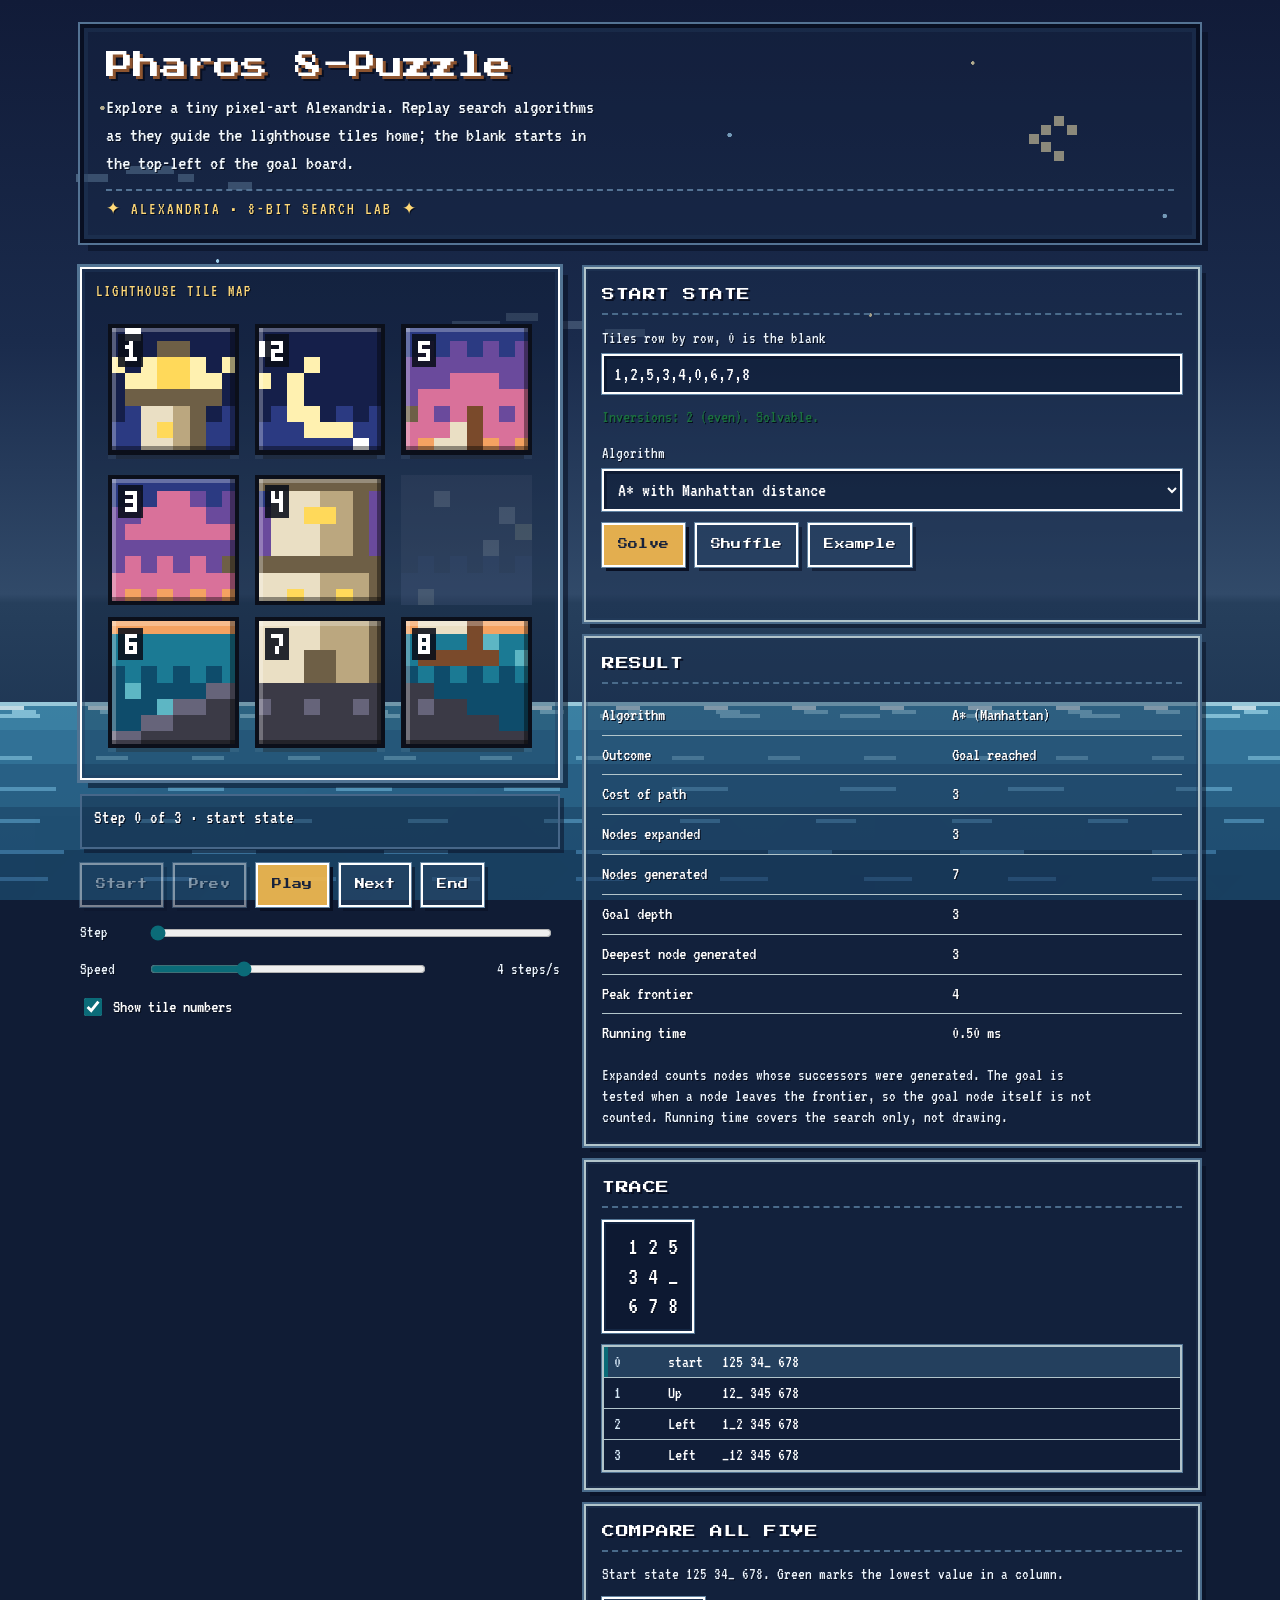
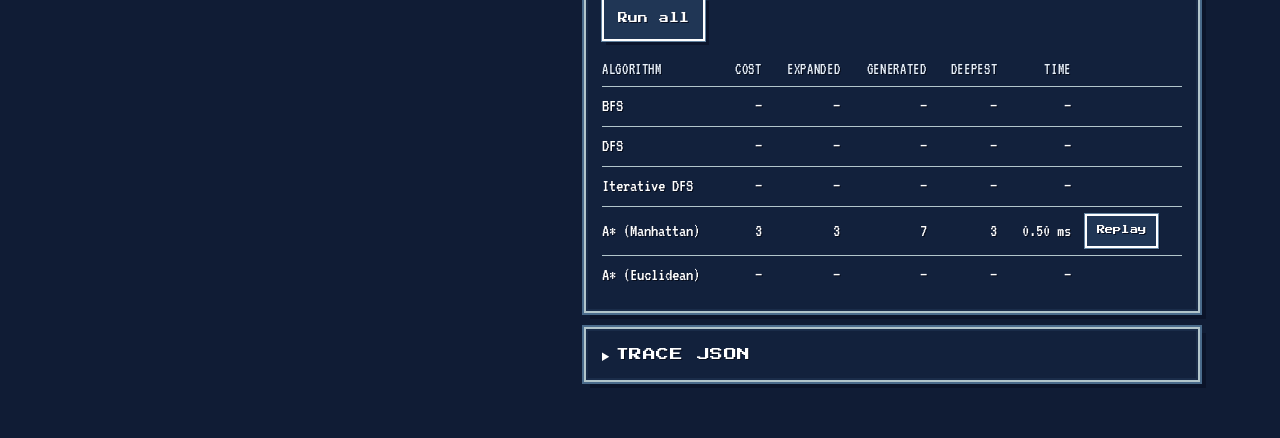
==== src/main/java/io/github/ThisIsNotMyAI/web/index.html @ 5071b58e "feat: add initial HTML, CSS, and JavaScript for 8-puzzle game interface" ====
<!doctype html>
<html lang="en">
<head>
<meta charset="utf-8">
<meta name="viewport" content="width=device-width,initial-scale=1,viewport-fit=cover"><title>Pharos 8-Puzzle — Pixel Harbor Search Lab</title>
<link rel="stylesheet" href="https://fonts.googleapis.com/css2?family=IBM+Plex+Mono:wght@400;500&family=IBM+Plex+Sans:wght@400;500;600&family=Pixelify+Sans:wght@500;700&family=Press+Start+2P&family=VT323&display=swap">
<link rel="stylesheet" href="styles.css">
</head>
<body>
<div class="pixel-ambience" aria-hidden="true">
  <div class="pixel-clouds pixel-clouds-far"></div>
  <div class="pixel-clouds pixel-clouds-near"></div>
  <div class="pixel-sea">
    <div class="sea-row foam" style="--y:0px;--h:8px;--c:#d6f1f8;--w:24px;--p:88px;--t:9s;--s:11"></div>
    <div class="sea-row" style="--y:8px;--h:4px;--c:#8fd0e6;--w:40px;--p:120px;--t:12s;--s:15;--dir:reverse"></div>
    <div class="sea-row" style="--y:26%;--h:4px;--c:#6fb4d2;--w:32px;--p:96px;--t:10s;--s:12"></div>
    <div class="sea-row" style="--y:42%;--h:4px;--c:#5aa0c4;--w:56px;--p:168px;--t:16s;--s:21;--dir:reverse"></div>
    <div class="sea-row" style="--y:58%;--h:4px;--c:#4a8cb4;--w:40px;--p:136px;--t:13s;--s:17"></div>
    <div class="sea-row" style="--y:74%;--h:4px;--c:#3d78a2;--w:64px;--p:192px;--t:20s;--s:24;--dir:reverse"></div>
    <div class="sea-row" style="--y:88%;--h:4px;--c:#356a94;--w:48px;--p:144px;--t:17s;--s:18"></div>
    <span class="sea-spark" style="left:9%;top:22%;animation-delay:0s"></span>
    <span class="sea-spark" style="left:23%;top:48%;animation-delay:.9s"></span>
    <span class="sea-spark" style="left:38%;top:30%;animation-delay:1.7s"></span>
    <span class="sea-spark" style="left:52%;top:64%;animation-delay:.4s"></span>
    <span class="sea-spark" style="left:66%;top:36%;animation-delay:2.3s"></span>
    <span class="sea-spark" style="left:79%;top:56%;animation-delay:1.2s"></span>
    <span class="sea-spark" style="left:91%;top:26%;animation-delay:2.9s"></span>
  </div>
</div>
<div class="wrap">
  <header class="top">
    <h1>Pharos 8-Puzzle</h1>
    <p class="lede">Explore a tiny pixel-art Alexandria. Replay search algorithms as they guide the lighthouse tiles home; the blank starts in the top-left of the goal board.</p>
  </header>

  <main class="layout">
    <section class="stage" aria-label="Board and playback">
      <div class="board-frame"><canvas id="board" width="448" height="448" role="img" aria-label="8-puzzle board"></canvas></div>
      <p id="caption" class="caption" aria-live="polite"></p>
      <div class="transport" role="group" aria-label="Playback">
        <button class="btn" id="b-start" type="button">Start</button>
        <button class="btn" id="b-prev" type="button">Prev</button>
        <button class="btn primary" id="b-play" type="button">Play</button>
        <button class="btn" id="b-next" type="button">Next</button>
        <button class="btn" id="b-end" type="button">End</button>
      </div>
      <div class="field-row"><label for="scrub">Step</label><input type="range" id="scrub" min="0" max="0" value="0"><span></span></div>
      <div class="field-row"><label for="speed">Speed</label><input type="range" id="speed" min="0" max="9" value="3"><output id="speed-out" for="speed"></output></div>
      <label class="check"><input type="checkbox" id="nums" checked> Show tile numbers</label>
    </section>

    <div class="side">
      <form id="setup" class="panel" autocomplete="off">
        <h2>Start state</h2>
        <div class="field">
          <label for="initial">Tiles row by row, 0 is the blank</label>
          <input id="initial" type="text" inputmode="numeric" spellcheck="false" value="1,2,5,3,4,0,6,7,8">
        </div>
        <p id="state-msg" class="msg" aria-live="polite"></p>
        <div class="field">
          <label for="algo">Algorithm</label>
          <select id="algo">
            <option value="bfs">BFS</option>
            <option value="dfs">DFS</option>
            <option value="iddfs">Iterative DFS</option>
            <option value="astar-m" selected>A* with Manhattan distance</option>
            <option value="astar-e">A* with Euclidean distance</option>
          </select>
        </div>
        <div class="btn-row">
          <button class="btn primary" type="submit" id="b-solve">Solve</button>
          <button class="btn" type="button" id="b-shuffle">Shuffle</button>
          <button class="btn" type="button" id="b-example">Example</button>
        </div>
        <p id="status" class="msg" aria-live="polite"></p>
      </form>

      <section class="panel" aria-label="Result">
        <h2>Result</h2>
        <div class="table-wrap"><table id="stats"><tbody></tbody></table></div>
        <p class="note">Expanded counts nodes whose successors were generated. The goal is tested when a node leaves the frontier, so the goal node itself is not counted. Running time covers the search only, not drawing.</p>
      </section>

      <section class="panel" aria-label="Trace">
        <h2>Trace</h2>
        <pre class="console" id="console"></pre>
        <div class="trace-list" id="trace-list"></div>
      </section>

      <section class="panel" aria-label="Comparison">
        <h2>Compare all five</h2>
        <p class="note" id="cmp-note">Runs every algorithm on the start state above. Green marks the lowest value in a column.</p>
        <div class="btn-row"><button class="btn" type="button" id="b-runall">Run all</button></div>
        <div class="table-wrap">
          <table id="cmp">
            <thead><tr><th>Algorithm</th><th class="num">Cost</th><th class="num">Expanded</th><th class="num">Generated</th><th class="num">Deepest</th><th class="num">Time</th><th></th></tr></thead>
            <tbody></tbody>
          </table>
        </div>
      </section>

      <details class="panel">
        <summary>Trace JSON</summary>
        <div class="inner">
          <p class="note">Your Java solver only needs to print the start state and the moves. This page rebuilds every board from them. <code>moves</code> is a string of U, D, L, R: the direction the blank moves.</p>
          <pre class="sample">{"algorithm":"A* Manhattan","initial":"125340678","moves":"UL","expanded":3,"generated":7,"maxDepth":3,"ms":0.4}</pre>
          <textarea id="json" rows="6" spellcheck="false" aria-label="Trace JSON"></textarea>
          <div class="btn-row">
            <button class="btn small" type="button" id="j-fill">Reset to current</button>
            <button class="btn small" type="button" id="j-copy">Copy</button>
            <button class="btn small" type="button" id="j-load">Load</button>
          </div>
          <p id="j-msg" class="msg" aria-live="polite"></p>
        </div>
      </details>
    </div>
  </main>
</div>

<script src="script.js"></script>

</body></html>
---- src/main/java/io/github/ThisIsNotMyAI/web/styles.css ----
:root{color-scheme:light;box-sizing:border-box;padding-top:env(safe-area-inset-top,0px);padding-bottom:env(safe-area-inset-bottom,0px)}html{scroll-padding-top:env(safe-area-inset-top,0px)}body{margin:0;padding:0;font:14px -apple-system,BlinkMacSystemFont,sans-serif;background:#fff;color:#000}img{max-width:100%}[hidden]:not([hidden=until-found i]){display:none!important}
/* ---------- FULL PIXEL-WORLD ART DIRECTION ---------- */
:root {
  color-scheme: dark;
  --bg: #101c35;
  --panel: #1a2c4b;
  --field: #0d1830;
  --ink: #f8e7b0;
  --muted: #9cb8d1;
  --line: #486b8d;
  --accent: #f3b94f;
  --accent-ink: #17223b;
  --hl: #28486b;
  --shadow: #070d1c;
  --focus: #ffdf72;
  --good: #9be7a2;
  --bad: #ff9b91;
  --bed: #09142b;
  --bed-ink: #c7eaff;
  --font-display: 'Pixelify Sans', 'Courier New', monospace;
  --font-body: 'Pixelify Sans', 'Courier New', monospace;
  --font-mono: 'IBM Plex Mono', monospace;
}
html {
  min-height: 100%;
  background: #101c35;
}
body {
  position: relative;
  isolation: isolate;
  min-height: 100vh;
  background:
    /* pixel stars */
    radial-gradient(circle at 8% 12%, #f8e7b0 0 2px, transparent 2.5px),
    radial-gradient(circle at 17% 29%, #9ccce9 0 1.5px, transparent 2px),
    radial-gradient(circle at 31% 8%, #f8e7b0 0 1.5px, transparent 2px),
    radial-gradient(circle at 57% 15%, #9ccce9 0 2px, transparent 2.5px),
    radial-gradient(circle at 76% 7%, #f8e7b0 0 1.5px, transparent 2px),
    radial-gradient(circle at 91% 24%, #9ccce9 0 2px, transparent 2.5px),
    radial-gradient(circle at 68% 35%, #f8e7b0 0 1.5px, transparent 2px),
    /* blocky dusk sky */
    linear-gradient(to bottom, #111b38 0%, #24365a 48%, #3c5472 69%, #182f4d 70%, #102744 100%);
  background-size: 100% 100%;
  background-attachment: fixed;
  color: var(--ink);
  font: 16px/1.55 var(--font-body);
  padding-inline: clamp(14px, 3.5vw, 40px);
  padding-block: 26px 60px;
  image-rendering: pixelated;
}
body::before {
  content: "";
  position: fixed;
  z-index: -1;
  inset: 0;
  pointer-events: none;
  opacity: .7;
  background:
    /* pixel moon */
    linear-gradient(#f8e7b0 0 0) 83% 13% / 10px 10px no-repeat,
    linear-gradient(#f8e7b0 0 0) 82% 14% / 10px 10px no-repeat,
    linear-gradient(#f8e7b0 0 0) 84% 14% / 10px 10px no-repeat,
    linear-gradient(#f8e7b0 0 0) 81% 15% / 10px 10px no-repeat,
    linear-gradient(#f8e7b0 0 0) 82% 16% / 10px 10px no-repeat,
    linear-gradient(#f8e7b0 0 0) 83% 17% / 10px 10px no-repeat,
    /* faraway island silhouettes */
    linear-gradient(135deg, transparent 49%, #182b48 50%) 0 100% / 180px 100px repeat-x,
    linear-gradient(#142640 0 0) 0 100% / 100% 24px no-repeat;
}
.wrap { max-width: 1240px; }
.top {
  position: relative;
  padding: 20px 22px 18px;
  margin-bottom: 24px;
  background: #182946;
  border: 4px solid #080f22;
  outline: 2px solid #547394;
  box-shadow: 8px 8px 0 #080f22, inset 0 0 0 4px #243c5d;
}
.top::after {
  content: "✦  ALEXANDRIA • 8-BIT SEARCH LAB  ✦";
  display: block;
  margin-top: 12px;
  padding-top: 8px;
  border-top: 2px dashed #547394;
  color: #f3b94f;
  font: 12px/1.5 var(--font-mono);
  letter-spacing: .13em;
}
h1, h2, h3, .btn, details summary { font-family: var(--font-display); }
h1 {
  color: #ffe6a1;
  text-shadow: 3px 3px 0 #8d542f, 5px 5px 0 #080f22;
  letter-spacing: .04em;
}
.lede { color: #c4d7e8; max-width: 72ch; }
.layout { gap: 28px; }
.stage, .side { gap: 18px; }
.board-frame {
  position: relative;
  background: #081329;
  padding: 12px;
  border: 4px solid #080f22;
  outline: 3px solid #527493;
  box-shadow: 8px 8px 0 #080f22, inset 0 0 0 3px #243e60;
}
.board-frame::before {
  content: "LIGHTHOUSE TILE MAP";
  display: block;
  padding: 2px 4px 10px;
  color: #f3b94f;
  font: 12px var(--font-mono);
  letter-spacing: .14em;
}
canvas { image-rendering: pixelated; }
.caption {
  color: #d5e6f5;
  padding: 10px 12px;
  background: #111f39;
  border: 2px solid #476789;
  box-shadow: 4px 4px 0 #080f22;
}
.panel {
  position: relative;
  background: #1a2c4b;
  border: 3px solid #080f22;
  outline: 2px solid #4a6b8b;
  padding: 17px;
  box-shadow: 6px 6px 0 #080f22, inset 0 0 0 2px #263e5e;
}
.panel h2 {
  color: #ffe6a1;
  padding-bottom: 9px;
  border-bottom: 2px dashed #4a6b8b;
  text-shadow: 2px 2px 0 #080f22;
}
h3 { color: #b8d0e4; }
.field label, .field-row label, .field-row output, .note { color: #a9c1d7; }
input[type=text], select, textarea {
  background: #0d1830;
  color: #f8e7b0;
  border: 3px solid #070d1c;
  outline: 1px solid #6284a4;
  border-radius: 0;
  box-shadow: inset 3px 3px 0 #071024;
}
input[type=range] { accent-color: #f3b94f; }
.check { color: #d8e8f4; }
.check input { accent-color: #f3b94f; }
.btn {
  min-height: 42px;
  padding: 5px 14px;
  background: #294566;
  color: #f8e7b0;
  border: 3px solid #080f22;
  outline: 1px solid #6484a1;
  border-radius: 0;
  box-shadow: 4px 4px 0 #080f22;
  text-shadow: 1px 1px 0 #080f22;
  image-rendering: pixelated;
}
.btn:hover { background: #3b5e81; filter: none; }
.btn.primary {
  background: #f3b94f;
  color: #17223b;
  text-shadow: none;
  box-shadow: 4px 4px 0 #080f22;
}
.btn.primary:hover { background: #ffda78; filter: none; }
.btn:active { transform: translate(3px, 3px); box-shadow: 1px 1px 0 #080f22; }
.btn[disabled] { opacity: .4; }
:focus-visible { outline: 3px solid #ffdf72; outline-offset: 4px; }
table { color: #e3edf7; }
th { color: #9cb8d1; }
td { border-top: 1px solid #3d5a7a; }
#stats th { color: #c5d8e8; border-top-color: #3d5a7a; }
td.best { color: #9be7a2; }
pre.console {
  background: #081329;
  color: #bce5ff;
  border: 3px solid #080f22;
  outline: 1px solid #527493;
  box-shadow: inset 0 0 0 2px #1d3554;
}
.trace-list { border: 3px solid #080f22; outline: 1px solid #527493; }
.trow {
  color: #dce9f4;
  border-top: 1px solid #314d6c;
  font-family: var(--font-mono);
}
.trow:hover, .trow[aria-current="true"] { background: #294766; }
.trow[aria-current="true"] { box-shadow: inset 5px 0 0 #f3b94f; }
.tk { color: #91b0ca; }
details summary { color: #ffe6a1; }
pre.sample { background: #0d1830; color: #d9e9f5; border: 2px solid #456586; }
.msg.good { color: #9be7a2; }
.msg.bad { color: #ff9b91; }
@media (min-width: 900px) {
  .layout { grid-template-columns: minmax(340px, 480px) minmax(0, 1fr); }
}
@media (max-width: 520px) {
  .top { padding: 16px; }
  .top::after { font-size: 10px; letter-spacing: .06em; }
  .panel { padding: 13px; }
  .btn { padding-inline: 10px; font-size: .85rem; }
}

/* Animated pixel-art ambience: all motion stays behind the interface. */
.pixel-ambience {
  position: fixed;
  inset: 0;
  z-index: 0;
  overflow: hidden;
  pointer-events: none;
  contain: paint;
}
.pixel-clouds {
  position: absolute;
  left: 0;
  width: 200%;
  height: 100%;
  background-repeat: repeat-x;
  image-rendering: pixelated;
  will-change: transform;
}
.pixel-clouds-far {
  top: 13%;
  height: 26%;
  opacity: .42;
  background-image:
    linear-gradient(#8eb6d3 0 0), linear-gradient(#8eb6d3 0 0),
    linear-gradient(#8eb6d3 0 0), linear-gradient(#8eb6d3 0 0),
    linear-gradient(#8eb6d3 0 0), linear-gradient(#8eb6d3 0 0),
    linear-gradient(#8eb6d3 0 0), linear-gradient(#8eb6d3 0 0);
  background-size: 32px 8px, 48px 8px, 16px 8px, 24px 8px, 32px 8px, 48px 8px, 16px 8px, 24px 8px;
  background-position: 3% 25%, 5% calc(25% - 8px), 7% 25%, 9% calc(25% + 8px), 53% 65%, 55% calc(65% - 8px), 57% 65%, 59% calc(65% + 8px);
  background-repeat: no-repeat;
  animation: cloud-drift-far 95s linear infinite;
}
.pixel-clouds-near {
  top: 29%;
  height: 20%;
  opacity: .23;
  background-image:
    linear-gradient(#b4cde0 0 0), linear-gradient(#b4cde0 0 0),
    linear-gradient(#b4cde0 0 0), linear-gradient(#b4cde0 0 0),
    linear-gradient(#b4cde0 0 0), linear-gradient(#b4cde0 0 0),
    linear-gradient(#b4cde0 0 0), linear-gradient(#b4cde0 0 0);
  background-size: 48px 8px, 32px 8px, 24px 8px, 40px 8px, 48px 8px, 32px 8px, 24px 8px, 40px 8px;
  background-position: 18% 35%, 20% calc(35% - 8px), 22% 35%, 24% calc(35% + 8px), 68% 70%, 70% calc(70% - 8px), 72% 70%, 74% calc(70% + 8px);
  background-repeat: no-repeat;
  animation: cloud-drift-near 62s linear infinite;
}
.pixel-water {
  position: absolute;
  left: 0;
  right: 0;
  bottom: 0;
  height: 16vh;
  opacity: .45;
  background:
    linear-gradient(#6fa4c4 0 0) 8% 35% / 40px 3px no-repeat,
    linear-gradient(#6fa4c4 0 0) 13% 49% / 24px 3px no-repeat,
    linear-gradient(#6fa4c4 0 0) 28% 64% / 56px 3px no-repeat,
    linear-gradient(#6fa4c4 0 0) 43% 42% / 32px 3px no-repeat,
    linear-gradient(#6fa4c4 0 0) 58% 71% / 48px 3px no-repeat,
    linear-gradient(#6fa4c4 0 0) 73% 36% / 28px 3px no-repeat,
    linear-gradient(#6fa4c4 0 0) 89% 58% / 48px 3px no-repeat;
  animation: water-shimmer 5s steps(2, end) infinite alternate;
}
@keyframes cloud-drift-far {
  from { transform: translateX(0); }
  to { transform: translateX(-50%); }
}
@keyframes cloud-drift-near {
  from { transform: translateX(-8%); }
  to { transform: translateX(-58%); }
}
@keyframes water-shimmer {
  from { opacity: .2; transform: translateX(-4px); }
  to { opacity: .5; transform: translateX(4px); }
}
@media (prefers-reduced-motion: reduce) {
  .pixel-clouds, .pixel-water { animation: none !important; }
}

/* Layout: the board sits in a cabinet on the left (sticky on wide screens); setup, result, trace and comparison panels stack on the right. One column below 900px. */
:root {
  --bg: #E3ECEE;
  --panel: #F5F9FA;
  --field: #FFFFFF;
  --ink: #13232C;
  --muted: #4A6069;
  --line: #B2C5CB;
  --accent: #0B6B78;
  --accent-ink: #FFFFFF;
  --hl: #D2E9ED;
  --shadow: #13232C;
  --focus: #A85F00;
  --good: #1B703F;
  --bad: #B03520;
  --bed: #16232B;
  --bed-ink: #D5EDF0;
  --font-display: 'Pixelify Sans', 'Courier New', monospace;
  --font-body: 'IBM Plex Sans', system-ui, -apple-system, 'Segoe UI', sans-serif;
  --font-mono: 'IBM Plex Mono', ui-monospace, Menlo, Consolas, monospace;
}
@media (prefers-color-scheme: dark) {
  :root:not([data-theme="light"]) {
    --bg: #091219; --panel: #0F1D27; --field: #08111A; --ink: #E2EEF1; --muted: #8CA6B0; --line: #25414E;
    --accent: #5FD0DA; --accent-ink: #04222A; --hl: #16384A; --shadow: #25414E; --focus: #FFC857;
    --good: #5BD08B; --bad: #FF8F78; --bed: #04090D; --bed-ink: #D5EDF0;
    color-scheme: dark;
  }
}
:root[data-theme="dark"] {
  --bg: #091219; --panel: #0F1D27; --field: #08111A; --ink: #E2EEF1; --muted: #8CA6B0; --line: #25414E;
  --accent: #5FD0DA; --accent-ink: #04222A; --hl: #16384A; --shadow: #25414E; --focus: #FFC857;
  --good: #5BD08B; --bad: #FF8F78; --bed: #04090D; --bed-ink: #D5EDF0;
  color-scheme: dark;
}

* { box-sizing: border-box; }
body {
  background: var(--bg);
  color: var(--ink);
  font: 15px/1.5 var(--font-body);
  padding-inline: clamp(16px, 4vw, 40px);
  padding-block: 24px 56px;
}
.wrap { max-width: 1120px; margin-inline: auto; }
h1, h2, h3 { font-family: var(--font-display); font-weight: 700; margin: 0; text-wrap: balance; }
h1 { font-size: clamp(1.7rem, 4.2vw, 2.4rem); letter-spacing: .02em; line-height: 1.1; }
h2 { font-size: 1.1rem; letter-spacing: .06em; text-transform: uppercase; }
h3 { font-size: .95rem; letter-spacing: .06em; text-transform: uppercase; color: var(--muted); }
.lede { margin: 8px 0 0; color: var(--muted); max-width: 62ch; }
.top { margin-bottom: 24px; }

.layout { display: grid; gap: 24px; grid-template-columns: minmax(0, 1fr); }
@media (min-width: 900px) {
  .layout { grid-template-columns: minmax(340px, 480px) minmax(0, 1fr); align-items: start; }
  .stage { position: sticky; top: 16px; }
}
.stage, .side { display: flex; flex-direction: column; gap: 14px; min-width: 0; }

.board-frame { background: var(--bed); padding: 10px; border: 2px solid var(--ink); box-shadow: 6px 6px 0 var(--shadow); }
canvas { display: block; width: 100%; height: auto; aspect-ratio: 1; image-rendering: pixelated; }
.caption { margin: 0; font-family: var(--font-mono); font-size: .88rem; min-height: 2.9em; }

.transport, .btn-row { display: flex; flex-wrap: wrap; gap: 10px; }
.btn {
  font: 700 .95rem var(--font-display);
  letter-spacing: .03em;
  min-height: 40px; padding: 0 14px;
  background: var(--panel); color: var(--ink);
  border: 2px solid var(--ink); border-radius: 0;
  box-shadow: 3px 3px 0 var(--shadow);
  cursor: pointer;
}
.btn:hover { background: var(--hl); }
.btn:active { transform: translate(2px, 2px); box-shadow: 1px 1px 0 var(--shadow); }
.btn.primary { background: var(--accent); color: var(--accent-ink); }
.btn.primary:hover { filter: brightness(1.08); }
.btn[disabled] { opacity: .45; cursor: not-allowed; transform: none; box-shadow: 3px 3px 0 var(--shadow); }
:focus-visible { outline: 3px solid var(--focus); outline-offset: 2px; }

.field-row { display: grid; grid-template-columns: 3.6rem minmax(0, 1fr) auto; align-items: center; gap: 10px; }
.field-row label { font-size: .85rem; color: var(--muted); }
.field-row output { font-family: var(--font-mono); font-size: .82rem; min-width: 7.5em; text-align: right; }
input[type=range] { width: 100%; accent-color: var(--accent); }
.check { display: flex; align-items: center; gap: 8px; font-size: .9rem; }
.check input { width: 18px; height: 18px; accent-color: var(--accent); }

.panel { background: var(--panel); border: 2px solid var(--line); padding: 16px; display: flex; flex-direction: column; gap: 12px; min-width: 0; }
.field { display: flex; flex-direction: column; gap: 4px; }
.field label { font-size: .85rem; color: var(--muted); }
input[type=text], select, textarea {
  font: 500 .95rem var(--font-mono);
  background: var(--field); color: var(--ink);
  border: 2px solid var(--ink); border-radius: 0;
  padding: 8px 10px; width: 100%; min-height: 40px;
}
textarea { font-size: .8rem; resize: vertical; }
.msg { margin: 0; font-size: .88rem; min-height: 1.4em; }
.msg.good { color: var(--good); }
.msg.bad { color: var(--bad); }
.note { margin: 0; font-size: .82rem; color: var(--muted); max-width: 70ch; }

.table-wrap { overflow-x: auto; }
table { width: 100%; border-collapse: collapse; font-size: .9rem; }
th { text-align: left; font-size: .75rem; letter-spacing: .06em; text-transform: uppercase; color: var(--muted); font-weight: 600; padding: 6px 10px 6px 0; white-space: nowrap; }
td { padding: 7px 10px 7px 0; border-top: 1px solid var(--line); font-family: var(--font-mono); font-variant-numeric: tabular-nums; white-space: nowrap; }
td.name, #stats th { font-family: var(--font-body); }
#stats th { text-transform: none; letter-spacing: 0; font-size: .9rem; border-top: 1px solid var(--line); padding: 7px 10px 7px 0; }
#stats tr:first-child th, #stats tr:first-child td { border-top: 0; }
td.best { color: var(--good); font-weight: 600; }
td.num, th.num { text-align: right; padding-right: 14px; }
.btn.small { min-height: 30px; padding: 0 10px; font-size: .8rem; box-shadow: 2px 2px 0 var(--shadow); }

pre.console { margin: 0; background: var(--bed); color: var(--bed-ink); font: 500 1rem/1.35 var(--font-mono); padding: 10px 14px; border: 2px solid var(--ink); width: max-content; max-width: 100%; overflow-x: auto; }
.trace-list { display: flex; flex-direction: column; border: 2px solid var(--line); overflow-x: auto; }
.trow {
  display: grid; grid-template-columns: 6ch 6ch minmax(max-content, 1fr); gap: 12px;
  text-align: left; font: 400 .85rem var(--font-mono); color: var(--ink);
  background: transparent; border: 0; border-top: 1px solid var(--line); padding: 6px 10px; cursor: pointer; border-radius: 0;
}
.trow:first-child { border-top: 0; }
.trow:hover { background: var(--hl); }
.trow[aria-current="true"] { background: var(--hl); font-weight: 600; box-shadow: inset 4px 0 0 var(--accent); }
.tk { color: var(--muted); }

details summary { cursor: pointer; font-family: var(--font-display); font-weight: 700; letter-spacing: .06em; text-transform: uppercase; font-size: 1.1rem; }
details[open] summary { margin-bottom: 12px; }
details .inner { display: flex; flex-direction: column; gap: 12px; }
pre.sample { margin: 0; font: 400 .8rem/1.45 var(--font-mono); background: var(--field); border: 1px solid var(--line); padding: 8px 10px; overflow-x: auto; }

@media (prefers-reduced-motion: reduce) { .btn:active { transform: none; } }

/* Final background pass: keep the pixel-art world behind the entire app. */
html {
  min-height: 100%;
  background: #101c35;
}
body {
  position: relative;
  isolation: isolate;
  min-height: 100vh;
  background:
    radial-gradient(circle at 8% 12%, #f8e7b0 0 2px, transparent 2.5px),
    radial-gradient(circle at 17% 29%, #9ccce9 0 1.5px, transparent 2px),
    radial-gradient(circle at 31% 8%, #f8e7b0 0 1.5px, transparent 2px),
    radial-gradient(circle at 57% 15%, #9ccce9 0 2px, transparent 2.5px),
    radial-gradient(circle at 76% 7%, #f8e7b0 0 1.5px, transparent 2px),
    radial-gradient(circle at 91% 24%, #9ccce9 0 2px, transparent 2.5px),
    radial-gradient(circle at 68% 35%, #f8e7b0 0 1.5px, transparent 2px),
    linear-gradient(to bottom, #111b38 0%, #1a2b4c 38%, #314a69 66%, #263f5c 67%, #142b49 100%);
  background-attachment: fixed;
}
body::before {
  content: "";
  position: fixed;
  z-index: 0;
  inset: 0;
  pointer-events: none;
  opacity: .75;
  background:
    /* blocky moon */
    linear-gradient(#f8e7b0 0 0) 83% 13% / 10px 10px no-repeat,
    linear-gradient(#f8e7b0 0 0) 82% 14% / 10px 10px no-repeat,
    linear-gradient(#f8e7b0 0 0) 84% 14% / 10px 10px no-repeat,
    linear-gradient(#f8e7b0 0 0) 81% 15% / 10px 10px no-repeat,
    linear-gradient(#f8e7b0 0 0) 82% 16% / 10px 10px no-repeat,
    linear-gradient(#f8e7b0 0 0) 83% 17% / 10px 10px no-repeat,
    /* layered, angular shoreline silhouettes */
    linear-gradient(135deg, transparent 49%, #192e4b 50%) 0 100% / 170px 110px repeat-x,
    linear-gradient(45deg, #142744 49%, transparent 50%) 35px 100% / 210px 84px repeat-x,
    linear-gradient(#102441 0 0) 0 100% / 100% 25px no-repeat;
}
.wrap {
  position: relative;
  z-index: 1;
}

/* Transparency pass: panels, frames and fields become see-through glass so the
   animated clouds, moon, stars and water shimmer show through the UI.
   Tweak --glass (0 = invisible, 1 = solid) to taste. */
:root { --glass: .38; }

.top {
  background: rgba(24, 41, 70, calc(var(--glass) * .8));
  box-shadow: 8px 8px 0 rgba(8, 15, 34, .55), inset 0 0 0 4px rgba(36, 60, 93, .35);
}
.board-frame {
  background: rgba(8, 19, 41, calc(var(--glass) * .7));
  box-shadow: 8px 8px 0 rgba(8, 15, 34, .55), inset 0 0 0 3px rgba(36, 62, 96, .4);
}
.caption {
  background: rgba(17, 31, 57, var(--glass));
  box-shadow: 4px 4px 0 rgba(8, 15, 34, .5);
}
.panel {
  background: rgba(26, 44, 75, var(--glass));
  box-shadow: 6px 6px 0 rgba(8, 15, 34, .55), inset 0 0 0 2px rgba(38, 62, 94, .4);
}
input[type=text], select, textarea {
  background: rgba(13, 24, 48, .5);
  box-shadow: inset 3px 3px 0 rgba(7, 16, 36, .45);
}
pre.console, pre.sample {
  background: rgba(8, 19, 41, .5);
  box-shadow: inset 0 0 0 2px rgba(29, 53, 84, .5);
}
.trace-list { background: rgba(8, 19, 41, .25); }
.btn {
  background: rgba(41, 69, 102, .6);
  box-shadow: 4px 4px 0 rgba(8, 15, 34, .55);
}
.btn:hover { background: rgba(59, 94, 129, .8); }
.btn.primary { background: rgba(243, 185, 79, .92); }
.btn.primary:hover { background: #ffda78; }
.btn.small { box-shadow: 2px 2px 0 rgba(8, 15, 34, .55); }
.btn[disabled] { box-shadow: 4px 4px 0 rgba(8, 15, 34, .4); }
.trow:hover, .trow[aria-current="true"] { background: rgba(41, 71, 102, .55); }

/* keep text legible over the see-through surfaces */
.panel, .caption, .top, .stage, .field-row, .check, table, .note, .lede, details summary {
  text-shadow: 0 1px 2px rgba(7, 13, 28, .85);
}
.btn.primary { text-shadow: none; }

/* ---------- Pixel sea: stepped bands + scrolling wave rows + foam + sparkles ---------- */
.pixel-sea {
  position: absolute;
  left: 0;
  right: 0;
  bottom: 0;
  height: 22vh;
  min-height: 120px;
  overflow: hidden;
  opacity: .88;
  image-rendering: pixelated;
  background: linear-gradient(to bottom,
    #3f8aae 0 24px, #357aa0 24px 30%, #2b678d 30% 52%, #225478 52% 74%, #1a4264 74% 100%);
  border-top: 4px solid #a9dcec;
}
.sea-row {
  position: absolute;
  left: 0;
  right: 0;
  top: var(--y);
  height: var(--h, 4px);
  background-image: linear-gradient(90deg, var(--c) 0 var(--w), transparent var(--w));
  background-size: var(--p) var(--h, 4px);
  background-repeat: repeat-x;
  animation: sea-slide var(--t, 12s) steps(var(--s, 12)) infinite;
  animation-direction: var(--dir, normal);
  will-change: background-position;
}
.sea-row.foam {
  background-image:
    linear-gradient(90deg, var(--c) 0 var(--w), transparent var(--w)),
    linear-gradient(90deg, transparent 0 calc(var(--w) * .5), #8fd0e6 calc(var(--w) * .5) calc(var(--w) * 1.5), transparent calc(var(--w) * 1.5));
  background-size: var(--p) 4px, var(--p) 4px;
  background-position: 0 0, 0 4px;
  background-repeat: repeat-x;
}
@keyframes sea-slide {
  to { background-position-x: var(--p); }
}
.sea-spark {
  position: absolute;
  width: 6px;
  height: 6px;
  background: #f8e7b0;
  box-shadow: 6px 0 0 -2px #f8e7b0, -6px 0 0 -2px #f8e7b0, 0 6px 0 -2px #f8e7b0, 0 -6px 0 -2px #f8e7b0;
  opacity: 0;
  animation: sea-twinkle 3.6s steps(1, end) infinite;
}
@keyframes sea-twinkle {
  0%, 100% { opacity: 0; }
  40% { opacity: .85; }
  60% { opacity: .35; }
  80% { opacity: 0; }
}
@media (prefers-reduced-motion: reduce) {
  .sea-row, .sea-spark { animation: none !important; }
  .sea-spark { opacity: .5; }
}

/* Type & text-colour pass: white text, crisp pixel fonts.
   Press Start 2P = headings/buttons (wide, so kept small). VT323 = body text (pixel terminal font, easy to read).
   Both fonts only exist in regular weight, so synthetic bold is switched off to keep edges crisp. */
:root {
  --font-display: 'Press Start 2P', 'Courier New', monospace;
  --font-body: 'VT323', 'Courier New', monospace;
  --font-mono: 'VT323', 'Courier New', monospace;
  --ink: #ffffff;
  --muted: #e8f1fa;
}
body {
  font: 21px/1.35 var(--font-body);
  color: #ffffff;
  font-synthesis: none;
  -webkit-font-smoothing: none;
  font-smooth: never;
  text-rendering: optimizeSpeed;
}
/* crisp 1px pixel shadow instead of a blurred one: reads as pixel type and keeps contrast on the moving sky */
.panel, .caption, .top, .stage, .field-row, .check, table, .note, .lede, details summary {
  text-shadow: 1px 1px 0 #070d1c;
}
h1, h2, h3, .btn, details summary { font-weight: 400; letter-spacing: 0; }
h1 { font-size: clamp(1.05rem, 3.6vw, 1.7rem); line-height: 1.35; color: #ffffff; }
.panel h2, details summary { font-size: .8rem; line-height: 1.5; color: #ffffff; letter-spacing: .04em; }
h3 { font-size: .7rem; color: #e8f1fa; }
.lede { font-size: 1.3rem; color: #f2f8fd; }
.caption { font-size: 1.2rem; color: #ffffff; line-height: 1.25; }
.field label, .field-row label, .field-row output, .note { color: #e8f1fa; font-size: 1.05rem; }
.note { font-size: 1.05rem; line-height: 1.25; }
.check { color: #ffffff; font-size: 1.15rem; }
.msg { font-size: 1.1rem; }
input[type=text], select, textarea { color: #ffffff; font: 400 1.25rem var(--font-mono); }
textarea { font-size: 1.05rem; }
.btn { color: #ffffff; font: 400 .62rem/1.2 var(--font-display); min-height: 44px; letter-spacing: .02em; }
.btn.primary { color: #17223b; }
.btn.small { font-size: .52rem; min-height: 34px; }
table { color: #ffffff; font-size: 1.15rem; }
th { color: #e8f1fa; font-size: 1rem; font-weight: 400; letter-spacing: .04em; }
#stats th { color: #ffffff; font-size: 1.15rem; }
td, td.name { font-family: var(--font-mono); }
td.best { color: #a8f5b0; font-weight: 400; }
pre.console { color: #ffffff; font: 400 1.6rem/1.15 var(--font-mono); }
pre.sample { color: #ffffff; font-size: 1.05rem; }
.trow { color: #ffffff; font: 400 1.1rem var(--font-mono); }
.trow[aria-current="true"] { font-weight: 400; background: rgba(41, 71, 102, .85); }
.tk { color: #d4e6f5; }
.board-frame::before { font: 400 1rem/1.3 var(--font-mono); letter-spacing: .14em; color: #ffd978; }
.top::after { font: 400 1.05rem/1.3 var(--font-mono); letter-spacing: .12em; color: #ffd978; }
@media (max-width: 520px) {
  .top::after { font-size: .9rem; letter-spacing: .05em; }
  .btn { font-size: .55rem; padding-inline: 8px; }
}
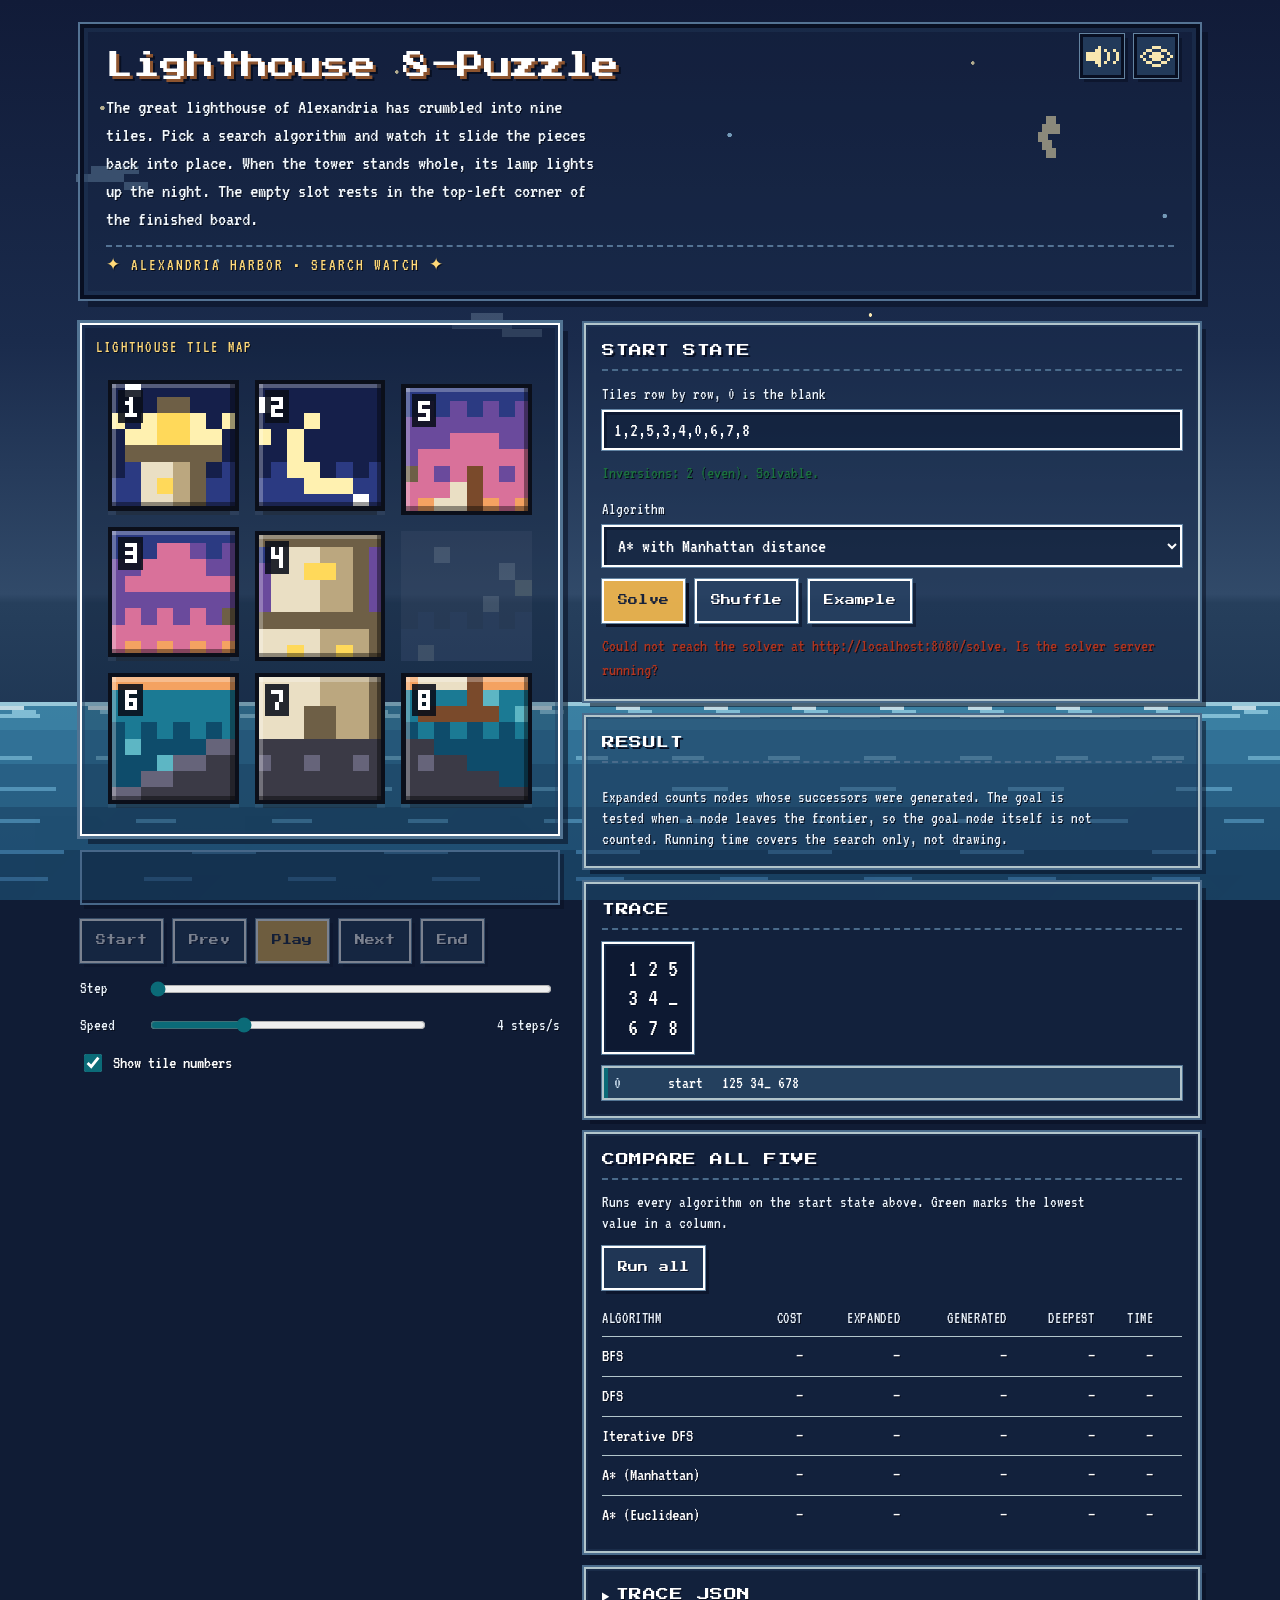
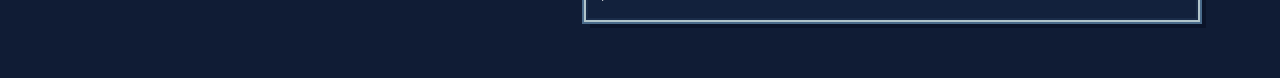
==== commit d065fdb6: "Rebrand to Lighthouse 8-Puzzle and restore full UI in split files Rebuild index.html, script.js and " ====
--- a/src/main/java/io/github/ThisIsNotMyAI/web/index.html
+++ b/src/main/java/io/github/ThisIsNotMyAI/web/index.html
@@ -1,10 +1,11 @@
 <!doctype html>
 <html lang="en">
 <head>
-<meta charset="utf-8">
-<meta name="viewport" content="width=device-width,initial-scale=1,viewport-fit=cover"><title>Pharos 8-Puzzle — Pixel Harbor Search Lab</title>
-<link rel="stylesheet" href="https://fonts.googleapis.com/css2?family=IBM+Plex+Mono:wght@400;500&family=IBM+Plex+Sans:wght@400;500;600&family=Pixelify+Sans:wght@500;700&family=Press+Start+2P&family=VT323&display=swap">
-<link rel="stylesheet" href="styles.css">
+  <meta charset="utf-8">
+  <meta name="viewport" content="width=device-width,initial-scale=1,viewport-fit=cover">
+  <title>Lighthouse 8-Puzzle — Alexandria Harbor</title>
+  <link rel="stylesheet" href="https://fonts.googleapis.com/css2?family=IBM+Plex+Mono:wght@400;500&family=IBM+Plex+Sans:wght@400;500;600&family=Pixelify+Sans:wght@500;700&family=Press+Start+2P&family=VT323&display=swap">
+  <link rel="stylesheet" href="styles.css">
 </head>
 <body>
 <div class="pixel-ambience" aria-hidden="true">
@@ -27,10 +28,17 @@
     <span class="sea-spark" style="left:91%;top:26%;animation-delay:2.9s"></span>
   </div>
 </div>
+<canvas id="beacon-bg" aria-hidden="true"></canvas>
+<canvas id="beacon-light" aria-hidden="true"></canvas>
+<canvas id="beacon-fly" aria-hidden="true"></canvas>
+<div id="dock" role="toolbar" aria-label="Sound and view">
+  <button class="dock-btn" id="b-sound" type="button" aria-pressed="true" title="Mute sound (M)"><canvas aria-hidden="true"></canvas></button>
+  <button class="dock-btn" id="b-focus" type="button" aria-pressed="false" title="Hide the interface and just watch (H)"><canvas aria-hidden="true"></canvas></button>
+</div>
 <div class="wrap">
   <header class="top">
-    <h1>Pharos 8-Puzzle</h1>
-    <p class="lede">Explore a tiny pixel-art Alexandria. Replay search algorithms as they guide the lighthouse tiles home; the blank starts in the top-left of the goal board.</p>
+    <h1>Lighthouse 8-Puzzle</h1>
+    <p class="lede">The great lighthouse of Alexandria has crumbled into nine tiles. Pick a search algorithm and watch it slide the pieces back into place. When the tower stands whole, its lamp lights up the night. The empty slot rests in the top-left corner of the finished board.</p>
   </header>
 
   <main class="layout">
@@ -102,7 +110,7 @@
       <details class="panel">
         <summary>Trace JSON</summary>
         <div class="inner">
-          <p class="note">Your Java solver only needs to print the start state and the moves. This page rebuilds every board from them. <code>moves</code> is a string of U, D, L, R: the direction the blank moves.</p>
+          <p class="note">Paste a start state and a list of moves to replay any solution. Every board is rebuilt from them. <code>moves</code> is a string of U, D, L, R: the direction the blank moves.</p>
           <pre class="sample">{"algorithm":"A* Manhattan","initial":"125340678","moves":"UL","expanded":3,"generated":7,"maxDepth":3,"ms":0.4}</pre>
           <textarea id="json" rows="6" spellcheck="false" aria-label="Trace JSON"></textarea>
           <div class="btn-row">
@@ -119,4 +127,4 @@
 
 <script src="script.js"></script>
 
-</body></html>
+</body></html>
--- a/src/main/java/io/github/ThisIsNotMyAI/web/styles.css
+++ b/src/main/java/io/github/ThisIsNotMyAI/web/styles.css
@@ -31,15 +31,15 @@
   min-height: 100vh;
   background:
     /* pixel stars */
-    radial-gradient(circle at 8% 12%, #f8e7b0 0 2px, transparent 2.5px),
-    radial-gradient(circle at 17% 29%, #9ccce9 0 1.5px, transparent 2px),
-    radial-gradient(circle at 31% 8%, #f8e7b0 0 1.5px, transparent 2px),
-    radial-gradient(circle at 57% 15%, #9ccce9 0 2px, transparent 2.5px),
-    radial-gradient(circle at 76% 7%, #f8e7b0 0 1.5px, transparent 2px),
-    radial-gradient(circle at 91% 24%, #9ccce9 0 2px, transparent 2.5px),
-    radial-gradient(circle at 68% 35%, #f8e7b0 0 1.5px, transparent 2px),
-    /* blocky dusk sky */
-    linear-gradient(to bottom, #111b38 0%, #24365a 48%, #3c5472 69%, #182f4d 70%, #102744 100%);
+          radial-gradient(circle at 8% 12%, #f8e7b0 0 2px, transparent 2.5px),
+          radial-gradient(circle at 17% 29%, #9ccce9 0 1.5px, transparent 2px),
+          radial-gradient(circle at 31% 8%, #f8e7b0 0 1.5px, transparent 2px),
+          radial-gradient(circle at 57% 15%, #9ccce9 0 2px, transparent 2.5px),
+          radial-gradient(circle at 76% 7%, #f8e7b0 0 1.5px, transparent 2px),
+          radial-gradient(circle at 91% 24%, #9ccce9 0 2px, transparent 2.5px),
+          radial-gradient(circle at 68% 35%, #f8e7b0 0 1.5px, transparent 2px),
+            /* blocky dusk sky */
+          linear-gradient(to bottom, #111b38 0%, #24365a 48%, #3c5472 69%, #182f4d 70%, #102744 100%);
   background-size: 100% 100%;
   background-attachment: fixed;
   color: var(--ink);
@@ -57,15 +57,15 @@
   opacity: .7;
   background:
     /* pixel moon */
-    linear-gradient(#f8e7b0 0 0) 83% 13% / 10px 10px no-repeat,
-    linear-gradient(#f8e7b0 0 0) 82% 14% / 10px 10px no-repeat,
-    linear-gradient(#f8e7b0 0 0) 84% 14% / 10px 10px no-repeat,
-    linear-gradient(#f8e7b0 0 0) 81% 15% / 10px 10px no-repeat,
-    linear-gradient(#f8e7b0 0 0) 82% 16% / 10px 10px no-repeat,
-    linear-gradient(#f8e7b0 0 0) 83% 17% / 10px 10px no-repeat,
-    /* faraway island silhouettes */
-    linear-gradient(135deg, transparent 49%, #182b48 50%) 0 100% / 180px 100px repeat-x,
-    linear-gradient(#142640 0 0) 0 100% / 100% 24px no-repeat;
+          linear-gradient(#f8e7b0 0 0) left calc(83% - 8px) top calc(13% + 0px) / 10px 10px no-repeat,
+          linear-gradient(#f8e7b0 0 0) left calc(83% - 12px) top calc(13% + 8px) / 10px 10px no-repeat,
+          linear-gradient(#f8e7b0 0 0) left calc(83% - 4px) top calc(13% + 8px) / 10px 10px no-repeat,
+          linear-gradient(#f8e7b0 0 0) left calc(83% - 16px) top calc(13% + 16px) / 10px 10px no-repeat,
+          linear-gradient(#f8e7b0 0 0) left calc(83% - 12px) top calc(13% + 24px) / 10px 10px no-repeat,
+          linear-gradient(#f8e7b0 0 0) left calc(83% - 8px) top calc(13% + 32px) / 10px 10px no-repeat,
+            /* faraway island silhouettes */
+          linear-gradient(135deg, transparent 49%, #182b48 50%) 0 100% / 180px 100px repeat-x,
+          linear-gradient(#142640 0 0) 0 100% / 100% 24px no-repeat;
 }
 .wrap { max-width: 1240px; }
 .top {
@@ -78,7 +78,7 @@
   box-shadow: 8px 8px 0 #080f22, inset 0 0 0 4px #243c5d;
 }
 .top::after {
-  content: "✦  ALEXANDRIA • 8-BIT SEARCH LAB  ✦";
+  content: "✦  ALEXANDRIA HARBOR • SEARCH WATCH  ✦";
   display: block;
   margin-top: 12px;
   padding-top: 8px;
@@ -204,7 +204,6 @@
   .panel { padding: 13px; }
   .btn { padding-inline: 10px; font-size: .85rem; }
 }
-
 /* Animated pixel-art ambience: all motion stays behind the interface. */
 .pixel-ambience {
   position: fixed;
@@ -228,12 +227,12 @@
   height: 26%;
   opacity: .42;
   background-image:
-    linear-gradient(#8eb6d3 0 0), linear-gradient(#8eb6d3 0 0),
-    linear-gradient(#8eb6d3 0 0), linear-gradient(#8eb6d3 0 0),
-    linear-gradient(#8eb6d3 0 0), linear-gradient(#8eb6d3 0 0),
-    linear-gradient(#8eb6d3 0 0), linear-gradient(#8eb6d3 0 0);
+          linear-gradient(#8eb6d3 0 0), linear-gradient(#8eb6d3 0 0),
+          linear-gradient(#8eb6d3 0 0), linear-gradient(#8eb6d3 0 0),
+          linear-gradient(#8eb6d3 0 0), linear-gradient(#8eb6d3 0 0),
+          linear-gradient(#8eb6d3 0 0), linear-gradient(#8eb6d3 0 0);
   background-size: 32px 8px, 48px 8px, 16px 8px, 24px 8px, 32px 8px, 48px 8px, 16px 8px, 24px 8px;
-  background-position: 3% 25%, 5% calc(25% - 8px), 7% 25%, 9% calc(25% + 8px), 53% 65%, 55% calc(65% - 8px), 57% 65%, 59% calc(65% + 8px);
+  background-position: left calc(3% + 0px) top calc(25% + 0px), left calc(3% + 16px) top calc(25% - 8px), left calc(3% + 32px) top calc(25% + 0px), left calc(3% + 48px) top calc(25% + 8px), left calc(53% + 0px) top calc(65% + 0px), left calc(53% + 16px) top calc(65% - 8px), left calc(53% + 32px) top calc(65% + 0px), left calc(53% + 48px) top calc(65% + 8px);
   background-repeat: no-repeat;
   animation: cloud-drift-far 95s linear infinite;
 }
@@ -242,12 +241,12 @@
   height: 20%;
   opacity: .23;
   background-image:
-    linear-gradient(#b4cde0 0 0), linear-gradient(#b4cde0 0 0),
-    linear-gradient(#b4cde0 0 0), linear-gradient(#b4cde0 0 0),
-    linear-gradient(#b4cde0 0 0), linear-gradient(#b4cde0 0 0),
-    linear-gradient(#b4cde0 0 0), linear-gradient(#b4cde0 0 0);
+          linear-gradient(#b4cde0 0 0), linear-gradient(#b4cde0 0 0),
+          linear-gradient(#b4cde0 0 0), linear-gradient(#b4cde0 0 0),
+          linear-gradient(#b4cde0 0 0), linear-gradient(#b4cde0 0 0),
+          linear-gradient(#b4cde0 0 0), linear-gradient(#b4cde0 0 0);
   background-size: 48px 8px, 32px 8px, 24px 8px, 40px 8px, 48px 8px, 32px 8px, 24px 8px, 40px 8px;
-  background-position: 18% 35%, 20% calc(35% - 8px), 22% 35%, 24% calc(35% + 8px), 68% 70%, 70% calc(70% - 8px), 72% 70%, 74% calc(70% + 8px);
+  background-position: left calc(18% + 0px) top calc(35% + 0px), left calc(18% + 16px) top calc(35% - 8px), left calc(18% + 32px) top calc(35% + 0px), left calc(18% + 48px) top calc(35% + 8px), left calc(68% + 0px) top calc(70% + 0px), left calc(68% + 16px) top calc(70% - 8px), left calc(68% + 32px) top calc(70% + 0px), left calc(68% + 48px) top calc(70% + 8px);
   background-repeat: no-repeat;
   animation: cloud-drift-near 62s linear infinite;
 }
@@ -259,13 +258,13 @@
   height: 16vh;
   opacity: .45;
   background:
-    linear-gradient(#6fa4c4 0 0) 8% 35% / 40px 3px no-repeat,
-    linear-gradient(#6fa4c4 0 0) 13% 49% / 24px 3px no-repeat,
-    linear-gradient(#6fa4c4 0 0) 28% 64% / 56px 3px no-repeat,
-    linear-gradient(#6fa4c4 0 0) 43% 42% / 32px 3px no-repeat,
-    linear-gradient(#6fa4c4 0 0) 58% 71% / 48px 3px no-repeat,
-    linear-gradient(#6fa4c4 0 0) 73% 36% / 28px 3px no-repeat,
-    linear-gradient(#6fa4c4 0 0) 89% 58% / 48px 3px no-repeat;
+          linear-gradient(#6fa4c4 0 0) 8% 35% / 40px 3px no-repeat,
+          linear-gradient(#6fa4c4 0 0) 13% 49% / 24px 3px no-repeat,
+          linear-gradient(#6fa4c4 0 0) 28% 64% / 56px 3px no-repeat,
+          linear-gradient(#6fa4c4 0 0) 43% 42% / 32px 3px no-repeat,
+          linear-gradient(#6fa4c4 0 0) 58% 71% / 48px 3px no-repeat,
+          linear-gradient(#6fa4c4 0 0) 73% 36% / 28px 3px no-repeat,
+          linear-gradient(#6fa4c4 0 0) 89% 58% / 48px 3px no-repeat;
   animation: water-shimmer 5s steps(2, end) infinite alternate;
 }
 @keyframes cloud-drift-far {
@@ -283,7 +282,6 @@
 @media (prefers-reduced-motion: reduce) {
   .pixel-clouds, .pixel-water { animation: none !important; }
 }
-
 /* Layout: the board sits in a cabinet on the left (sticky on wide screens); setup, result, trace and comparison panels stack on the right. One column below 900px. */
 :root {
   --bg: #E3ECEE;
@@ -415,7 +413,6 @@
 pre.sample { margin: 0; font: 400 .8rem/1.45 var(--font-mono); background: var(--field); border: 1px solid var(--line); padding: 8px 10px; overflow-x: auto; }
 
 @media (prefers-reduced-motion: reduce) { .btn:active { transform: none; } }
-
 /* Final background pass: keep the pixel-art world behind the entire app. */
 html {
   min-height: 100%;
@@ -426,14 +423,14 @@
   isolation: isolate;
   min-height: 100vh;
   background:
-    radial-gradient(circle at 8% 12%, #f8e7b0 0 2px, transparent 2.5px),
-    radial-gradient(circle at 17% 29%, #9ccce9 0 1.5px, transparent 2px),
-    radial-gradient(circle at 31% 8%, #f8e7b0 0 1.5px, transparent 2px),
-    radial-gradient(circle at 57% 15%, #9ccce9 0 2px, transparent 2.5px),
-    radial-gradient(circle at 76% 7%, #f8e7b0 0 1.5px, transparent 2px),
-    radial-gradient(circle at 91% 24%, #9ccce9 0 2px, transparent 2.5px),
-    radial-gradient(circle at 68% 35%, #f8e7b0 0 1.5px, transparent 2px),
-    linear-gradient(to bottom, #111b38 0%, #1a2b4c 38%, #314a69 66%, #263f5c 67%, #142b49 100%);
+          radial-gradient(circle at 8% 12%, #f8e7b0 0 2px, transparent 2.5px),
+          radial-gradient(circle at 17% 29%, #9ccce9 0 1.5px, transparent 2px),
+          radial-gradient(circle at 31% 8%, #f8e7b0 0 1.5px, transparent 2px),
+          radial-gradient(circle at 57% 15%, #9ccce9 0 2px, transparent 2.5px),
+          radial-gradient(circle at 76% 7%, #f8e7b0 0 1.5px, transparent 2px),
+          radial-gradient(circle at 91% 24%, #9ccce9 0 2px, transparent 2.5px),
+          radial-gradient(circle at 68% 35%, #f8e7b0 0 1.5px, transparent 2px),
+          linear-gradient(to bottom, #111b38 0%, #1a2b4c 38%, #314a69 66%, #263f5c 67%, #142b49 100%);
   background-attachment: fixed;
 }
 body::before {
@@ -445,22 +442,21 @@
   opacity: .75;
   background:
     /* blocky moon */
-    linear-gradient(#f8e7b0 0 0) 83% 13% / 10px 10px no-repeat,
-    linear-gradient(#f8e7b0 0 0) 82% 14% / 10px 10px no-repeat,
-    linear-gradient(#f8e7b0 0 0) 84% 14% / 10px 10px no-repeat,
-    linear-gradient(#f8e7b0 0 0) 81% 15% / 10px 10px no-repeat,
-    linear-gradient(#f8e7b0 0 0) 82% 16% / 10px 10px no-repeat,
-    linear-gradient(#f8e7b0 0 0) 83% 17% / 10px 10px no-repeat,
-    /* layered, angular shoreline silhouettes */
-    linear-gradient(135deg, transparent 49%, #192e4b 50%) 0 100% / 170px 110px repeat-x,
-    linear-gradient(45deg, #142744 49%, transparent 50%) 35px 100% / 210px 84px repeat-x,
-    linear-gradient(#102441 0 0) 0 100% / 100% 25px no-repeat;
+          linear-gradient(#f8e7b0 0 0) left calc(83% - 8px) top calc(13% + 0px) / 10px 10px no-repeat,
+          linear-gradient(#f8e7b0 0 0) left calc(83% - 12px) top calc(13% + 8px) / 10px 10px no-repeat,
+          linear-gradient(#f8e7b0 0 0) left calc(83% - 4px) top calc(13% + 8px) / 10px 10px no-repeat,
+          linear-gradient(#f8e7b0 0 0) left calc(83% - 16px) top calc(13% + 16px) / 10px 10px no-repeat,
+          linear-gradient(#f8e7b0 0 0) left calc(83% - 12px) top calc(13% + 24px) / 10px 10px no-repeat,
+          linear-gradient(#f8e7b0 0 0) left calc(83% - 8px) top calc(13% + 32px) / 10px 10px no-repeat,
+            /* layered, angular shoreline silhouettes */
+          linear-gradient(135deg, transparent 49%, #192e4b 50%) 0 100% / 170px 110px repeat-x,
+          linear-gradient(45deg, #142744 49%, transparent 50%) 35px 100% / 210px 84px repeat-x,
+          linear-gradient(#102441 0 0) 0 100% / 100% 25px no-repeat;
 }
 .wrap {
   position: relative;
   z-index: 1;
 }
-
 /* Transparency pass: panels, frames and fields become see-through glass so the
    animated clouds, moon, stars and water shimmer show through the UI.
    Tweak --glass (0 = invisible, 1 = solid) to taste. */
@@ -520,7 +516,7 @@
   opacity: .88;
   image-rendering: pixelated;
   background: linear-gradient(to bottom,
-    #3f8aae 0 24px, #357aa0 24px 30%, #2b678d 30% 52%, #225478 52% 74%, #1a4264 74% 100%);
+  #3f8aae 0 24px, #357aa0 24px 30%, #2b678d 30% 52%, #225478 52% 74%, #1a4264 74% 100%);
   border-top: 4px solid #a9dcec;
 }
 .sea-row {
@@ -538,8 +534,8 @@
 }
 .sea-row.foam {
   background-image:
-    linear-gradient(90deg, var(--c) 0 var(--w), transparent var(--w)),
-    linear-gradient(90deg, transparent 0 calc(var(--w) * .5), #8fd0e6 calc(var(--w) * .5) calc(var(--w) * 1.5), transparent calc(var(--w) * 1.5));
+          linear-gradient(90deg, var(--c) 0 var(--w), transparent var(--w)),
+          linear-gradient(90deg, transparent 0 calc(var(--w) * .5), #8fd0e6 calc(var(--w) * .5) calc(var(--w) * 1.5), transparent calc(var(--w) * 1.5));
   background-size: var(--p) 4px, var(--p) 4px;
   background-position: 0 0, 0 4px;
   background-repeat: repeat-x;
@@ -566,7 +562,6 @@
   .sea-row, .sea-spark { animation: none !important; }
   .sea-spark { opacity: .5; }
 }
-
 /* Type & text-colour pass: white text, crisp pixel fonts.
    Press Start 2P = headings/buttons (wide, so kept small). VT323 = body text (pixel terminal font, easy to read).
    Both fonts only exist in regular weight, so synthetic bold is switched off to keep edges crisp. */
@@ -620,3 +615,38 @@
   .top::after { font-size: .9rem; letter-spacing: .05em; }
   .btn { font-size: .55rem; padding-inline: 8px; }
 }
+/* Beacon layers: night + tower (bg), screen-blended light, and a top layer for the flight. See the beacon module in the script. */
+#beacon-bg, #beacon-light, #beacon-fly {
+  display: none; position: fixed; inset: 0; width: 100%; height: 100%;
+  aspect-ratio: auto; pointer-events: none; image-rendering: pixelated;
+}
+#beacon-bg, #beacon-light { z-index: 0; }
+#beacon-light { mix-blend-mode: screen; }
+#beacon-fly { z-index: 5; }
+/* Watch mode: hide the whole interface, keep only a small toggle. */
+/* HUD dock: two small pixel icon buttons, lined up with the header's right edge. In watch mode it fades away when idle and wakes on movement. */
+#dock {
+  --ip: 3px;
+  position: fixed; z-index: 10; display: flex; gap: 10px;
+  top: calc(env(safe-area-inset-top, 0px) + 34px);
+  right: calc(max(clamp(14px, 3.5vw, 40px), (100vw - 1120px) / 2) + 22px);
+  transition: opacity .6s ease;
+}
+.dock-btn {
+  display: grid; place-items: center; width: 44px; height: 44px; padding: 0; cursor: pointer;
+  background: rgba(41, 69, 102, .72); border: 3px solid #080f22; outline: 1px solid #6484a1; border-radius: 0;
+  box-shadow: 4px 4px 0 rgba(8, 15, 34, .55);
+}
+.dock-btn:hover { background: rgba(59, 94, 129, .88); }
+.dock-btn:active { transform: translate(3px, 3px); box-shadow: 1px 1px 0 rgba(8, 15, 34, .55); }
+.dock-btn canvas { display: block; height: auto; aspect-ratio: auto; image-rendering: pixelated; }
+body.watch #dock { opacity: 0; }
+body.watch.awake #dock, body.watch #dock:hover, body.watch #dock:focus-within { opacity: 1; }
+@media (max-width: 560px) {
+  #dock { --ip: 2px; top: 12px; right: 12px; gap: 8px; }
+  .dock-btn { width: 36px; height: 36px; }
+  .top { padding-right: 104px; }
+}
+.wrap { transition: opacity .6s ease, visibility 0s linear 0s; }
+body.watch .wrap { opacity: 0; visibility: hidden; pointer-events: none; transition: opacity .6s ease, visibility 0s linear .6s; }
+@media (prefers-reduced-motion: reduce) { .wrap, body.watch .wrap, #dock { transition: none; } }
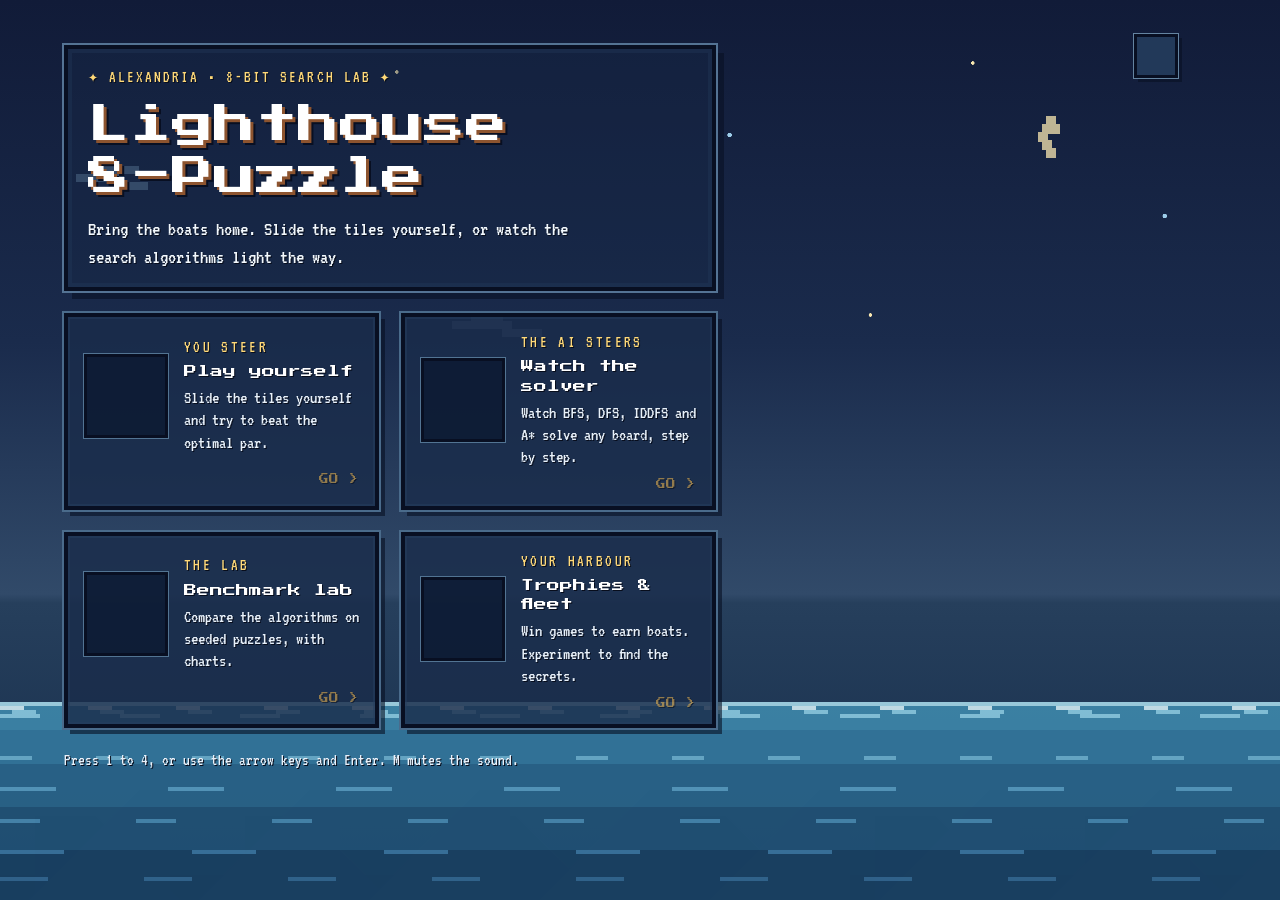
==== commit 65e89ccf: "feat: add Puzzle.js and Api.js for board interaction and server communication; update index.html for" ====
--- a/src/main/java/io/github/ThisIsNotMyAI/web/index.html
+++ b/src/main/java/io/github/ThisIsNotMyAI/web/index.html
@@ -1,130 +1,303 @@
-<!doctype html>
-<html lang="en">
-<head>
-  <meta charset="utf-8">
-  <meta name="viewport" content="width=device-width,initial-scale=1,viewport-fit=cover">
-  <title>Lighthouse 8-Puzzle — Alexandria Harbor</title>
+<!doctype html><html lang="en"><head><meta charset=utf8><meta name=viewport content="width=device-width,initial-scale=1,viewport-fit=cover"><title>Lighthouse 8-Puzzle — Alexandria Harbor</title>
+  <link rel="stylesheet" href="styles.css">
   <link rel="stylesheet" href="https://fonts.googleapis.com/css2?family=IBM+Plex+Mono:wght@400;500&family=IBM+Plex+Sans:wght@400;500;600&family=Pixelify+Sans:wght@500;700&family=Press+Start+2P&family=VT323&display=swap">
-  <link rel="stylesheet" href="styles.css">
-</head>
-<body>
-<div class="pixel-ambience" aria-hidden="true">
-  <div class="pixel-clouds pixel-clouds-far"></div>
-  <div class="pixel-clouds pixel-clouds-near"></div>
-  <div class="pixel-sea">
-    <div class="sea-row foam" style="--y:0px;--h:8px;--c:#d6f1f8;--w:24px;--p:88px;--t:9s;--s:11"></div>
-    <div class="sea-row" style="--y:8px;--h:4px;--c:#8fd0e6;--w:40px;--p:120px;--t:12s;--s:15;--dir:reverse"></div>
-    <div class="sea-row" style="--y:26%;--h:4px;--c:#6fb4d2;--w:32px;--p:96px;--t:10s;--s:12"></div>
-    <div class="sea-row" style="--y:42%;--h:4px;--c:#5aa0c4;--w:56px;--p:168px;--t:16s;--s:21;--dir:reverse"></div>
-    <div class="sea-row" style="--y:58%;--h:4px;--c:#4a8cb4;--w:40px;--p:136px;--t:13s;--s:17"></div>
-    <div class="sea-row" style="--y:74%;--h:4px;--c:#3d78a2;--w:64px;--p:192px;--t:20s;--s:24;--dir:reverse"></div>
-    <div class="sea-row" style="--y:88%;--h:4px;--c:#356a94;--w:48px;--p:144px;--t:17s;--s:18"></div>
-    <span class="sea-spark" style="left:9%;top:22%;animation-delay:0s"></span>
-    <span class="sea-spark" style="left:23%;top:48%;animation-delay:.9s"></span>
-    <span class="sea-spark" style="left:38%;top:30%;animation-delay:1.7s"></span>
-    <span class="sea-spark" style="left:52%;top:64%;animation-delay:.4s"></span>
-    <span class="sea-spark" style="left:66%;top:36%;animation-delay:2.3s"></span>
-    <span class="sea-spark" style="left:79%;top:56%;animation-delay:1.2s"></span>
-    <span class="sea-spark" style="left:91%;top:26%;animation-delay:2.9s"></span>
-  </div>
-</div>
-<canvas id="beacon-bg" aria-hidden="true"></canvas>
-<canvas id="beacon-light" aria-hidden="true"></canvas>
-<canvas id="beacon-fly" aria-hidden="true"></canvas>
-<div id="dock" role="toolbar" aria-label="Sound and view">
-  <button class="dock-btn" id="b-sound" type="button" aria-pressed="true" title="Mute sound (M)"><canvas aria-hidden="true"></canvas></button>
-  <button class="dock-btn" id="b-focus" type="button" aria-pressed="false" title="Hide the interface and just watch (H)"><canvas aria-hidden="true"></canvas></button>
-</div>
-<div class="wrap">
-  <header class="top">
-    <h1>Lighthouse 8-Puzzle</h1>
-    <p class="lede">The great lighthouse of Alexandria has crumbled into nine tiles. Pick a search algorithm and watch it slide the pieces back into place. When the tower stands whole, its lamp lights up the night. The empty slot rests in the top-left corner of the finished board.</p>
-  </header>
-
-  <main class="layout">
-    <section class="stage" aria-label="Board and playback">
-      <div class="board-frame"><canvas id="board" width="448" height="448" role="img" aria-label="8-puzzle board"></canvas></div>
-      <p id="caption" class="caption" aria-live="polite"></p>
-      <div class="transport" role="group" aria-label="Playback">
-        <button class="btn" id="b-start" type="button">Start</button>
-        <button class="btn" id="b-prev" type="button">Prev</button>
-        <button class="btn primary" id="b-play" type="button">Play</button>
-        <button class="btn" id="b-next" type="button">Next</button>
-        <button class="btn" id="b-end" type="button">End</button>
+  <div class="pixel-ambience" aria-hidden="true">
+    <div class="pixel-clouds pixel-clouds-far"></div>
+    <div class="pixel-clouds pixel-clouds-near"></div>
+    <div class="pixel-sea">
+      <div class="sea-row foam" style="--y:0px;--h:8px;--c:#d6f1f8;--w:24px;--p:88px;--t:9s;--s:11"></div>
+      <div class="sea-row" style="--y:8px;--h:4px;--c:#8fd0e6;--w:40px;--p:120px;--t:12s;--s:15;--dir:reverse"></div>
+      <div class="sea-row" style="--y:26%;--h:4px;--c:#6fb4d2;--w:32px;--p:96px;--t:10s;--s:12"></div>
+      <div class="sea-row" style="--y:42%;--h:4px;--c:#5aa0c4;--w:56px;--p:168px;--t:16s;--s:21;--dir:reverse"></div>
+      <div class="sea-row" style="--y:58%;--h:4px;--c:#4a8cb4;--w:40px;--p:136px;--t:13s;--s:17"></div>
+      <div class="sea-row" style="--y:74%;--h:4px;--c:#3d78a2;--w:64px;--p:192px;--t:20s;--s:24;--dir:reverse"></div>
+      <div class="sea-row" style="--y:88%;--h:4px;--c:#356a94;--w:48px;--p:144px;--t:17s;--s:18"></div>
+      <span class="sea-spark" style="left:9%;top:22%;animation-delay:0s"></span>
+      <span class="sea-spark" style="left:23%;top:48%;animation-delay:.9s"></span>
+      <span class="sea-spark" style="left:38%;top:30%;animation-delay:1.7s"></span>
+      <span class="sea-spark" style="left:52%;top:64%;animation-delay:.4s"></span>
+      <span class="sea-spark" style="left:66%;top:36%;animation-delay:2.3s"></span>
+      <span class="sea-spark" style="left:79%;top:56%;animation-delay:1.2s"></span>
+      <span class="sea-spark" style="left:91%;top:26%;animation-delay:2.9s"></span>
+    </div>
+  </div>
+  <canvas id="beacon-bg" aria-hidden="true"></canvas>
+  <canvas id="beacon-light" aria-hidden="true"></canvas>
+  <canvas id="beacon-fly" aria-hidden="true"></canvas>
+  <div id="dock" role="toolbar" aria-label="Sound and view">
+    <button class="dock-btn" id="b-sound" type="button" aria-pressed="true" title="Mute sound (M)"><canvas aria-hidden="true"></canvas></button>
+    <button class="dock-btn" id="b-focus" type="button" aria-pressed="false" title="Hide the interface and just watch (H)"><canvas aria-hidden="true"></canvas></button>
+  </div>
+  <script>document.body.classList.add('menu');</script>
+  <div id="menu" aria-label="Main menu">
+    <canvas id="menu-scene" aria-hidden="true"></canvas>
+    <div class="menu-ui">
+      <header class="menu-title">
+        <p class="eyebrow">&#10022; ALEXANDRIA &bull; 8-BIT SEARCH LAB &#10022;</p>
+        <h1>Lighthouse <br>8-Puzzle</h1>
+        <p class="lede">Bring the boats home. Slide the tiles yourself, or watch the search algorithms light the way.</p>
+      </header>
+      <div class="menu-cards" role="group" aria-label="Choose a mode">
+        <button class="mcard" type="button" id="c-play">
+          <span class="mcard-icon" aria-hidden="true"><canvas></canvas></span>
+          <span class="mcard-body">
+          <span class="mcard-kicker" id="c-play-k">You steer</span>
+          <span class="mcard-name">Play yourself</span>
+          <span class="mcard-desc">Slide the tiles yourself and try to beat the optimal par.</span>
+        </span>
+          <span class="mcard-go" aria-hidden="true">GO &gt;</span>
+        </button>
+        <button class="mcard" type="button" id="c-watch">
+          <span class="mcard-icon" aria-hidden="true"><canvas></canvas></span>
+          <span class="mcard-body">
+          <span class="mcard-kicker">The AI steers</span>
+          <span class="mcard-name">Watch the solver</span>
+          <span class="mcard-desc">Watch BFS, DFS, IDDFS and A* solve any board, step by step.</span>
+        </span>
+          <span class="mcard-go" aria-hidden="true">GO &gt;</span>
+        </button>
+        <button class="mcard" type="button" id="c-bench">
+          <span class="mcard-icon" aria-hidden="true"><canvas></canvas></span>
+          <span class="mcard-body">
+          <span class="mcard-kicker">The lab</span>
+          <span class="mcard-name">Benchmark lab</span>
+          <span class="mcard-desc">Compare the algorithms on seeded puzzles, with charts.</span>
+        </span>
+          <span class="mcard-go" aria-hidden="true">GO &gt;</span>
+        </button>
+        <button class="mcard" type="button" id="c-trophy">
+          <span class="mcard-icon" aria-hidden="true"><canvas></canvas></span>
+          <span class="mcard-body">
+          <span class="mcard-kicker">Your harbour</span>
+          <span class="mcard-name">Trophies &amp; fleet</span>
+          <span class="mcard-desc" id="c-trophy-d">Win games to earn boats. Experiment to find the secrets.</span>
+        </span>
+          <span class="mcard-go" aria-hidden="true">GO &gt;</span>
+        </button>
       </div>
-      <div class="field-row"><label for="scrub">Step</label><input type="range" id="scrub" min="0" max="0" value="0"><span></span></div>
-      <div class="field-row"><label for="speed">Speed</label><input type="range" id="speed" min="0" max="9" value="3"><output id="speed-out" for="speed"></output></div>
-      <label class="check"><input type="checkbox" id="nums" checked> Show tile numbers</label>
-    </section>
-
-    <div class="side">
-      <form id="setup" class="panel" autocomplete="off">
-        <h2>Start state</h2>
-        <div class="field">
-          <label for="initial">Tiles row by row, 0 is the blank</label>
-          <input id="initial" type="text" inputmode="numeric" spellcheck="false" value="1,2,5,3,4,0,6,7,8">
+      <p class="note menu-hint">Press 1 to 4, or use the arrow keys and Enter. M mutes the sound.</p>
+    </div>
+    <button id="lamp-hit" type="button" aria-label="The lighthouse lamp" title="The lamp looks ticklish"></button>
+  </div>
+
+  <div id="toast" role="status" aria-live="polite"><span class="ticon" aria-hidden="true"><canvas></canvas></span><div><div class="tk"></div><div class="tt"></div><div class="td"></div></div></div>
+
+  <div id="trophy" class="modal" role="dialog" aria-modal="true" aria-labelledby="trophy-h" hidden>
+    <div class="modal-card">
+      <div class="modal-head"><h2 id="trophy-h">Trophies &amp; fleet</h2><button class="btn small" type="button" id="t-close">Close</button></div>
+      <p class="msg" id="t-sum"></p>
+      <div class="trophy-grid" id="t-grid"></div>
+      <h3>Your harbour</h3>
+      <div class="fleet-line" id="t-fleet"></div>
+      <p class="note">Every win docks a boat. Finish a puzzle for a fishing boat, finish without hints for a sailboat, and match the optimal move count without hints for a golden galleon. Beating your own record earns a bonus boat one tier up. Some boats are not for sale.</p>
+      <div class="btn-row"><button class="btn small" type="button" id="t-reset">Reset trophies and fleet</button></div>
+    </div>
+  </div>
+
+  <div id="ghost" class="modal" role="dialog" aria-modal="true" aria-labelledby="ghost-h" hidden>
+    <div class="modal-card">
+      <div class="modal-head"><h2 id="ghost-h">Race the ghost</h2><button class="btn small" type="button" id="g-close">Close</button></div>
+      <p class="note">Your solution and the optimal one, step for step on the same starting board.</p>
+      <div class="ghost-boards">
+        <figure><canvas id="g-you" width="448" height="448" aria-label="Your moves"></canvas><figcaption id="g-you-c"></figcaption></figure>
+        <figure><canvas id="g-opt" width="448" height="448" aria-label="The optimal ghost"></canvas><figcaption id="g-opt-c"></figcaption></figure>
+      </div>
+      <p class="msg" id="g-msg" aria-live="polite"></p>
+      <div class="btn-row">
+        <button class="btn primary" type="button" id="g-replay">Replay</button>
+        <label class="speed-pick">Speed <select id="g-speed"><option value="900">Slow</option><option value="500" selected>Normal</option><option value="220">Fast</option><option value="100">Very fast</option></select></label>
+      </div>
+    </div>
+  </div>
+
+  <div id="bench" aria-label="Benchmark lab">
+    <div class="bench-ui">
+      <header class="menu-title">
+        <p class="eyebrow">&#10022; THE SEARCH LAB &#10022;</p>
+        <h1>Benchmark lab</h1>
+        <p class="lede">Run a seeded set of puzzles through the search algorithms and compare average runtime, solution length, nodes expanded and failures. The same seed always gives the same puzzles.</p>
+      </header>
+      <section class="panel" aria-label="Benchmark setup">
+        <h2>Setup</h2>
+        <div class="bench-grid">
+          <div class="field"><label for="bn-seed">Seed</label><input id="bn-seed" type="text" value="pharos" maxlength="40" spellcheck="false" autocomplete="off"></div>
+          <div class="field"><label for="bn-count">Puzzles</label><select id="bn-count"><option value="10">10</option><option value="20" selected>20</option><option value="30">30</option><option value="50">50</option></select></div>
+          <div class="field"><label for="bn-mode">Difficulty</label><select id="bn-mode"><option value="8">Easy (8 scramble moves)</option><option value="16">Medium (16)</option><option value="24" selected>Hard (24)</option><option value="perm">Random boards</option></select></div>
+          <div class="field"><label for="bn-time">Time limit per run</label><select id="bn-time"><option value="2000">2 seconds</option><option value="5000" selected>5 seconds</option><option value="15000">15 seconds</option></select></div>
         </div>
-        <p id="state-msg" class="msg" aria-live="polite"></p>
-        <div class="field">
-          <label for="algo">Algorithm</label>
-          <select id="algo">
-            <option value="bfs">BFS</option>
-            <option value="dfs">DFS</option>
-            <option value="iddfs">Iterative DFS</option>
-            <option value="astar-m" selected>A* with Manhattan distance</option>
-            <option value="astar-e">A* with Euclidean distance</option>
-          </select>
+        <fieldset class="bn-algos" id="bn-algos"><legend>Algorithms</legend></fieldset>
+        <div class="btn-row">
+          <button class="btn primary" type="button" id="bn-run">Run benchmark</button>
+          <button class="btn" type="button" id="bn-cancel" disabled>Cancel</button>
+          <button class="btn" type="button" id="bn-back">Main menu</button>
         </div>
-        <div class="btn-row">
-          <button class="btn primary" type="submit" id="b-solve">Solve</button>
-          <button class="btn" type="button" id="b-shuffle">Shuffle</button>
-          <button class="btn" type="button" id="b-example">Example</button>
-        </div>
-        <p id="status" class="msg" aria-live="polite"></p>
-      </form>
-
-      <section class="panel" aria-label="Result">
-        <h2>Result</h2>
-        <div class="table-wrap"><table id="stats"><tbody></tbody></table></div>
-        <p class="note">Expanded counts nodes whose successors were generated. The goal is tested when a node leaves the frontier, so the goal node itself is not counted. Running time covers the search only, not drawing.</p>
+        <div class="pbar" role="progressbar" aria-label="Benchmark progress" aria-valuemin="0" aria-valuemax="100" aria-valuenow="0" id="bn-bar"><i></i></div>
+        <p class="msg" id="bn-msg" aria-live="polite"></p>
       </section>
-
-      <section class="panel" aria-label="Trace">
-        <h2>Trace</h2>
-        <pre class="console" id="console"></pre>
-        <div class="trace-list" id="trace-list"></div>
-      </section>
-
-      <section class="panel" aria-label="Comparison">
-        <h2>Compare all five</h2>
-        <p class="note" id="cmp-note">Runs every algorithm on the start state above. Green marks the lowest value in a column.</p>
-        <div class="btn-row"><button class="btn" type="button" id="b-runall">Run all</button></div>
+      <section class="panel" id="bn-out" aria-label="Benchmark results" hidden>
+        <h2>Results <span class="muted" id="bn-sub"></span></h2>
         <div class="table-wrap">
-          <table id="cmp">
-            <thead><tr><th>Algorithm</th><th class="num">Cost</th><th class="num">Expanded</th><th class="num">Generated</th><th class="num">Deepest</th><th class="num">Time</th><th></th></tr></thead>
+          <table id="bn-sum">
+            <thead><tr><th>Algorithm</th><th class="num">Solved</th><th class="num">Failed</th><th class="num">Avg length</th><th class="num">Avg extra</th><th class="num">Avg nodes</th><th class="num">Avg time</th><th class="num">Max time</th></tr></thead>
             <tbody></tbody>
           </table>
         </div>
+        <p class="note">Nodes means nodes expanded. Averages cover solved puzzles only. A failure is a run that hit the time limit. Avg extra is the extra moves: the solution length minus the optimal length, which A* with Manhattan distance finds for every puzzle. Green marks the best value in a column.</p>
+        <div class="charts" id="bn-charts"></div>
+        <details><summary>Per-puzzle results</summary><div class="table-wrap"><table id="bn-per"><thead></thead><tbody></tbody></table></div></details>
+        <div class="btn-row"><button class="btn" type="button" id="bn-csv">Download CSV</button></div>
       </section>
-
-      <details class="panel">
-        <summary>Trace JSON</summary>
-        <div class="inner">
-          <p class="note">Paste a start state and a list of moves to replay any solution. Every board is rebuilt from them. <code>moves</code> is a string of U, D, L, R: the direction the blank moves.</p>
-          <pre class="sample">{"algorithm":"A* Manhattan","initial":"125340678","moves":"UL","expanded":3,"generated":7,"maxDepth":3,"ms":0.4}</pre>
-          <textarea id="json" rows="6" spellcheck="false" aria-label="Trace JSON"></textarea>
+    </div>
+  </div>
+  <div class="wrap">
+    <header class="top">
+      <h1>Lighthouse 8-Puzzle</h1>
+      <p class="lede">The great lighthouse of Alexandria has crumbled into nine tiles. Pick a search algorithm and watch it slide the pieces back into place. When the tower stands whole, its lamp lights up the night. The empty slot rests in the top-left corner of the finished board.</p>
+    </header>
+
+    <main class="layout">
+      <section class="stage" aria-label="Board and playback">
+        <div class="board-frame"><canvas id="board" width="448" height="448" role="img" aria-label="8-puzzle board"></canvas></div>
+        <p id="caption" class="caption" aria-live="polite"></p>
+        <div class="transport" role="group" aria-label="Playback">
+          <button class="btn" id="b-start" type="button">Start</button>
+          <button class="btn" id="b-prev" type="button">Prev</button>
+          <button class="btn primary" id="b-play" type="button">Play</button>
+          <button class="btn" id="b-next" type="button">Next</button>
+          <button class="btn" id="b-end" type="button">End</button>
+        </div>
+        <div class="field-row"><label for="scrub">Step</label><input type="range" id="scrub" min="0" max="0" value="0"><span></span></div>
+        <div class="field-row"><label for="speed">Speed</label><input type="range" id="speed" min="0" max="9" value="3"><output id="speed-out" for="speed"></output></div>
+        <label class="check"><input type="checkbox" id="nums" checked> Show tile numbers</label>
+      </section>
+
+      <div class="side">
+        <section class="panel" id="mode-panel" aria-label="Mode">
+          <h2>Mode</h2>
+          <div class="btn-row mode-row">
+            <button class="btn primary" type="button" id="m-watch" aria-pressed="true">Watch solver</button>
+            <button class="btn" type="button" id="m-play" aria-pressed="false">Play yourself</button>
+            <button class="btn" type="button" id="m-menu">Main menu</button>
+          </div>
+        </section>
+
+        <section class="panel" id="play-panel" aria-label="Play" hidden>
+          <h2>Your game</h2>
+          <div class="field">
+            <label for="diff">Difficulty</label>
+            <select id="diff">
+              <option value="6">Easy (6 scramble moves)</option>
+              <option value="16" selected>Medium (16 scramble moves)</option>
+              <option value="30">Hard (30 scramble moves)</option>
+              <option value="rand">Anything solvable</option>
+              <option value="custom">Custom board&hellip;</option>
+            </select>
+          </div>
+          <p class="msg" id="p-line" aria-live="off"></p>
+          <p class="msg" id="p-msg" aria-live="polite"></p>
+          <div id="edit-box" class="inner" hidden>
+            <div class="field">
+              <label for="e-text">Tiles row by row, 0 is the blank</label>
+              <input id="e-text" type="text" inputmode="numeric" spellcheck="false" autocomplete="off">
+            </div>
+            <p class="msg" id="e-msg" aria-live="polite"></p>
+            <div class="btn-row">
+              <button class="btn primary" type="button" id="e-play">Play this board</button>
+              <button class="btn" type="button" id="e-random">Random</button>
+              <button class="btn" type="button" id="e-fix">Make solvable</button>
+              <button class="btn" type="button" id="e-reset">Clear</button>
+              <button class="btn" type="button" id="e-cancel">Cancel</button>
+            </div>
+            <p class="note">Click two tiles on the board to swap them, or type a board above. Only boards with an even inversion count can be solved.</p>
+          </div>
+          <div class="btn-row" id="game-btns">
+            <button class="btn primary" type="button" id="p-new">New game</button>
+            <button class="btn" type="button" id="p-undo">Undo</button>
+            <button class="btn" type="button" id="p-restart">Restart</button>
+            <button class="btn" type="button" id="p-hint">Hint</button>
+            <button class="btn" type="button" id="p-ghost" disabled>Race ghost</button>
+          </div>
+          <p class="note" id="play-note">Click a tile next to the blank, or use the arrow keys (the tile slides the way you press). Z undoes. The Step slider and Prev/Next rewind your game; make a move from an earlier step to branch. Par is the optimal move count, found by A*.</p>
+          <h3>Hall of fame <span id="hof-name"></span></h3>
+          <div class="table-wrap">
+            <table id="hof">
+              <thead><tr><th>#</th><th class="num">Moves</th><th class="num">Time</th><th class="num">Hints</th><th>Date</th></tr></thead>
+              <tbody></tbody>
+            </table>
+          </div>
+          <div class="btn-row"><button class="btn small" type="button" id="hof-clear">Clear all scores</button></div>
+          <p class="note">Ranked by moves over par, then hints, then time. Scores are stored in this browser only.</p>
+        </section>
+
+        <form id="setup" class="panel solver-only" autocomplete="off">
+          <h2>Start state</h2>
+          <div class="field">
+            <label for="initial">Tiles row by row, 0 is the blank</label>
+            <input id="initial" type="text" inputmode="numeric" spellcheck="false" value="1,2,5,3,4,0,6,7,8">
+          </div>
+          <p id="state-msg" class="msg" aria-live="polite"></p>
+          <div class="field">
+            <label for="algo">Algorithm</label>
+            <select id="algo">
+              <option value="bfs">BFS</option>
+              <option value="dfs">DFS</option>
+              <option value="iddfs">Iterative DFS</option>
+              <option value="astar-m" selected>A* with Manhattan distance</option>
+              <option value="astar-e">A* with Euclidean distance</option>
+            </select>
+          </div>
           <div class="btn-row">
-            <button class="btn small" type="button" id="j-fill">Reset to current</button>
-            <button class="btn small" type="button" id="j-copy">Copy</button>
-            <button class="btn small" type="button" id="j-load">Load</button>
-          </div>
-          <p id="j-msg" class="msg" aria-live="polite"></p>
-        </div>
-      </details>
-    </div>
-  </main>
-</div>
-
-<script src="script.js"></script>
-
-</body></html>+            <button class="btn primary" type="submit" id="b-solve">Solve</button>
+            <button class="btn" type="button" id="b-shuffle">Shuffle</button>
+            <button class="btn" type="button" id="b-example">Example</button>
+          </div>
+          <p id="status" class="msg" aria-live="polite"></p>
+        </form>
+
+        <section class="panel solver-only" aria-label="Result">
+          <h2>Result</h2>
+          <div class="table-wrap"><table id="stats"><tbody></tbody></table></div>
+          <p class="note">Expanded counts nodes whose successors were generated. The goal is tested when a node leaves the frontier, so the goal node itself is not counted. Running time covers the search only, not drawing.</p>
+        </section>
+
+        <section class="panel solver-only" aria-label="Trace">
+          <h2>Trace</h2>
+          <pre class="console" id="console"></pre>
+          <div class="trace-list" id="trace-list"></div>
+        </section>
+
+        <section class="panel solver-only" aria-label="Comparison">
+          <h2>Compare all five</h2>
+          <p class="note" id="cmp-note">Runs every algorithm on the start state above. Green marks the lowest value in a column.</p>
+          <div class="btn-row"><button class="btn" type="button" id="b-runall">Run all</button></div>
+          <div class="table-wrap">
+            <table id="cmp">
+              <thead><tr><th>Algorithm</th><th class="num">Cost</th><th class="num">Expanded</th><th class="num">Generated</th><th class="num">Deepest</th><th class="num">Time</th><th></th></tr></thead>
+              <tbody></tbody>
+            </table>
+          </div>
+        </section>
+
+        <details class="panel solver-only">
+          <summary>Trace JSON</summary>
+          <div class="inner">
+            <p class="note">Paste a start state and a list of moves to replay any solution. Every board is rebuilt from them. <code>moves</code> is a string of U, D, L, R: the direction the blank moves.</p>
+            <pre class="sample">{"algorithm":"A* Manhattan","initial":"125340678","moves":"UL","expanded":3,"generated":7,"maxDepth":3,"ms":0.4}</pre>
+            <textarea id="json" rows="6" spellcheck="false" aria-label="Trace JSON"></textarea>
+            <div class="btn-row">
+              <button class="btn small" type="button" id="j-fill">Reset to current</button>
+              <button class="btn small" type="button" id="j-copy">Copy</button>
+              <button class="btn small" type="button" id="j-load">Load</button>
+            </div>
+            <p id="j-msg" class="msg" aria-live="polite"></p>
+          </div>
+        </details>
+      </div>
+    </main>
+  </div>
+
+  <script src="puzzle.js"></script>
+  <script src="api.js"></script>
+  <script src="script.js"></script>
+
+  </body></html>
--- a/src/main/java/io/github/ThisIsNotMyAI/web/styles.css
+++ b/src/main/java/io/github/ThisIsNotMyAI/web/styles.css
@@ -78,7 +78,7 @@
   box-shadow: 8px 8px 0 #080f22, inset 0 0 0 4px #243c5d;
 }
 .top::after {
-  content: "✦  ALEXANDRIA HARBOR • SEARCH WATCH  ✦";
+  content: "✦  ALEXANDRIA • 8-BIT SEARCH LAB  ✦";
   display: block;
   margin-top: 12px;
   padding-top: 8px;
@@ -204,6 +204,7 @@
   .panel { padding: 13px; }
   .btn { padding-inline: 10px; font-size: .85rem; }
 }
+
 /* Animated pixel-art ambience: all motion stays behind the interface. */
 .pixel-ambience {
   position: fixed;
@@ -282,6 +283,7 @@
 @media (prefers-reduced-motion: reduce) {
   .pixel-clouds, .pixel-water { animation: none !important; }
 }
+
 /* Layout: the board sits in a cabinet on the left (sticky on wide screens); setup, result, trace and comparison panels stack on the right. One column below 900px. */
 :root {
   --bg: #E3ECEE;
@@ -413,6 +415,7 @@
 pre.sample { margin: 0; font: 400 .8rem/1.45 var(--font-mono); background: var(--field); border: 1px solid var(--line); padding: 8px 10px; overflow-x: auto; }
 
 @media (prefers-reduced-motion: reduce) { .btn:active { transform: none; } }
+
 /* Final background pass: keep the pixel-art world behind the entire app. */
 html {
   min-height: 100%;
@@ -457,6 +460,7 @@
   position: relative;
   z-index: 1;
 }
+
 /* Transparency pass: panels, frames and fields become see-through glass so the
    animated clouds, moon, stars and water shimmer show through the UI.
    Tweak --glass (0 = invisible, 1 = solid) to taste. */
@@ -562,6 +566,7 @@
   .sea-row, .sea-spark { animation: none !important; }
   .sea-spark { opacity: .5; }
 }
+
 /* Type & text-colour pass: white text, crisp pixel fonts.
    Press Start 2P = headings/buttons (wide, so kept small). VT323 = body text (pixel terminal font, easy to read).
    Both fonts only exist in regular weight, so synthetic bold is switched off to keep edges crisp. */
@@ -615,6 +620,7 @@
   .top::after { font-size: .9rem; letter-spacing: .05em; }
   .btn { font-size: .55rem; padding-inline: 8px; }
 }
+
 /* Beacon layers: night + tower (bg), screen-blended light, and a top layer for the flight. See the beacon module in the script. */
 #beacon-bg, #beacon-light, #beacon-fly {
   display: none; position: fixed; inset: 0; width: 100%; height: 100%;
@@ -649,4 +655,133 @@
 }
 .wrap { transition: opacity .6s ease, visibility 0s linear 0s; }
 body.watch .wrap { opacity: 0; visibility: hidden; pointer-events: none; transition: opacity .6s ease, visibility 0s linear .6s; }
-@media (prefers-reduced-motion: reduce) { .wrap, body.watch .wrap, #dock { transition: none; } }+@media (prefers-reduced-motion: reduce) { .wrap, body.watch .wrap, #dock { transition: none; } }
+
+/* Play mode */
+body.playing #board { cursor: pointer; }
+.mode-row .btn[aria-pressed="true"] { background: rgba(243, 185, 79, .92); color: #17223b; text-shadow: none; }
+#p-line { font-size: 1.25rem; }
+#play-panel .msg.good { color: #9be7a2; }
+#play-panel .msg.bad { color: #ff9b91; }
+#play-panel .msg { min-height: 2.6em; }
+
+/* Main menu */
+@keyframes wrapIn { from { opacity: 0; } to { opacity: 1; } }
+body:not(.menu) .wrap { animation: wrapIn .32s steps(4); }
+#menu { display: none; position: fixed; inset: 0; z-index: 4; overflow-y: auto; overflow-x: hidden; }
+body.menu #menu { display: block; }
+body.menu .wrap, body.menu #b-focus { display: none; }
+#menu-scene { position: fixed; inset: 0; width: 100%; height: 100%; aspect-ratio: auto; pointer-events: none; image-rendering: pixelated; }
+.menu-ui {
+  position: relative; z-index: 1; box-sizing: border-box; min-height: 100%; max-width: 780px;
+  padding: clamp(18px, 5vh, 56px) clamp(16px, 5vw, 64px) calc(22vh + 24px);
+  display: flex; flex-direction: column; justify-content: center; gap: 22px;
+}
+@media (max-height: 900px) { .menu-title h1 br { display: none; } .menu-title { padding: 14px 18px 12px; } .menu-title .eyebrow { margin-bottom: 6px; } }
+.menu-title {
+  padding: 18px 20px 16px;
+  background: rgba(24, 41, 70, .4); border: 4px solid #080f22; outline: 2px solid #547394;
+  box-shadow: 8px 8px 0 rgba(8, 15, 34, .55), inset 0 0 0 4px rgba(36, 60, 93, .35);
+  text-shadow: 1px 1px 0 #070d1c;
+}
+.menu-title .eyebrow { margin: 0 0 10px; color: #ffd978; font: 400 1.05rem/1.3 var(--font-mono); letter-spacing: .12em; }
+.menu-title h1 { font-size: clamp(1.4rem, 5.4vw, 2.6rem); line-height: 1.25; }
+.menu-title .lede { margin: 12px 0 0; }
+.menu-cards { display: grid; grid-template-columns: repeat(auto-fit, minmax(250px, 1fr)); gap: 22px; }
+.mcard {
+  position: relative; display: grid; grid-template-columns: auto minmax(0, 1fr); gap: 12px 16px; align-items: center;
+  text-align: left; cursor: pointer; padding: 16px; color: #fff; border-radius: 0;
+  background: rgba(26, 44, 75, .82); border: 4px solid #080f22; outline: 2px solid #4a6b8b;
+  box-shadow: 6px 6px 0 rgba(8, 15, 34, .6), inset 0 0 0 2px rgba(38, 62, 94, .5);
+  text-shadow: 1px 1px 0 #070d1c; transition: transform .08s steps(2), background .1s steps(2);
+}
+.mcard:hover, .mcard:focus-visible {
+  background: rgba(41, 69, 102, .78); transform: translate(-3px, -3px); outline-color: #f3b94f;
+  box-shadow: 9px 9px 0 rgba(8, 15, 34, .6), inset 0 0 0 2px rgba(243, 185, 79, .7);
+}
+.mcard:active { transform: translate(3px, 3px); box-shadow: 2px 2px 0 rgba(8, 15, 34, .6); }
+.mcard-icon {
+  --ip: 6px; display: grid; place-items: center; width: 84px; height: 84px;
+  background: rgba(8, 19, 41, .6); border: 3px solid #080f22; outline: 1px solid #527493;
+}
+.mcard-icon canvas { display: block; height: auto; aspect-ratio: auto; image-rendering: pixelated; }
+.mcard-body { display: flex; flex-direction: column; gap: 6px; min-width: 0; }
+.mcard-kicker { font: 400 1.05rem/1.1 var(--font-mono); color: #ffd978; letter-spacing: .14em; text-transform: uppercase; }
+.mcard-name { font: 400 .8rem/1.5 var(--font-display); color: #fff; }
+.mcard-desc { font: 400 1.15rem/1.2 var(--font-body); color: #e8f1fa; }
+.mcard-go { grid-column: 1 / -1; justify-self: end; font: 400 .6rem/1 var(--font-display); color: #f3b94f; opacity: .55; }
+.mcard:hover .mcard-go, .mcard:focus-visible .mcard-go { opacity: 1; animation: go-blink .9s steps(2) infinite; }
+@keyframes go-blink { 50% { opacity: .25; } }
+.menu-hint { margin: 0; }
+@media (prefers-reduced-motion: reduce) {
+  body:not(.menu) .wrap, .mcard, .mcard:hover .mcard-go, .mcard:focus-visible .mcard-go { animation: none; transition: none; }
+}
+@media (max-width: 899px) { .mcard, .menu-title { background: rgba(26, 44, 75, .84); } }
+#c-play .mcard-icon { --ip: 3px; }
+#c-watch .mcard-icon { --ip: 5px; }
+@media (max-width: 520px) { .mcard-icon { width: 72px; height: 72px; } }
+
+/* v6: bench screen, modals, toast, lamp, extra menu bits */
+body.bench .wrap, body.bench #menu, body.bench #b-focus { display: none; }
+#bench { display: none; position: fixed; inset: 0; z-index: 4; overflow-y: auto; overflow-x: hidden; }
+body.bench #bench { display: block; }
+.bench-ui { box-sizing: border-box; max-width: 1040px; margin: 0 auto; padding: clamp(16px, 4vh, 40px) clamp(14px, 4vw, 32px) 64px; display: flex; flex-direction: column; gap: 20px; }
+.bench-ui .panel { background: rgba(24, 41, 70, .88); border: 4px solid #080f22; outline: 2px solid #547394; box-shadow: 6px 6px 0 rgba(8, 15, 34, .55); color: #fff; padding: 16px; }
+.bench-ui h2 { font-size: .9rem; color: #ffd978; text-shadow: 1px 1px 0 #070d1c; }
+.bench-grid { display: grid; grid-template-columns: repeat(auto-fit, minmax(190px, 1fr)); gap: 12px; }
+.bn-algos { display: flex; flex-wrap: wrap; gap: 8px 18px; border: 2px dashed #486b8d; padding: 8px 12px 10px; margin: 0; }
+.bn-algos legend { color: #a9c1d7; padding: 0 6px; font: 400 .85rem var(--font-mono); }
+.chk { display: inline-flex; align-items: center; gap: 8px; font-size: 1.05rem; cursor: pointer; }
+.chk input { width: 18px; height: 18px; accent-color: #f3b94f; }
+.chk i { width: 12px; height: 12px; display: inline-block; border: 2px solid #080f22; }
+.pbar { height: 18px; border: 3px solid #080f22; outline: 1px solid #527493; background: #0d1830; }
+.pbar i { display: block; height: 100%; width: 0; background: repeating-linear-gradient(90deg, #f3b94f 0 8px, #d99a2b 8px 10px); transition: width .15s steps(4); }
+.charts { display: grid; grid-template-columns: repeat(auto-fit, minmax(300px, 1fr)); gap: 16px 22px; }
+.chart { margin: 0; display: flex; flex-direction: column; gap: 6px; }
+.chart figcaption { font: 400 .7rem/1.4 var(--font-display); color: #ffd978; }
+.chart figcaption span { display: block; font: 400 .9rem var(--font-mono); color: #a9c1d7; margin-top: 2px; }
+.crow { display: grid; grid-template-columns: 9.8em 1fr 6.6em; gap: 8px; align-items: center; font: 400 .85rem var(--font-mono); }
+.crow .cv { text-align: right; }
+.ctrack { height: 14px; background: #0d1830; border: 2px solid #080f22; }
+.ctrack i { display: block; height: 100%; }
+.bench-ui details { border-top: 1px dashed #486b8d; padding-top: 10px; }
+.bench-ui table { width: 100%; border-collapse: collapse; }
+.bench-ui th { text-align: left; font: 400 .85rem var(--font-mono); color: #a9c1d7; padding: 6px 10px 6px 0; white-space: nowrap; }
+.bench-ui th.num, .bench-ui td.num { text-align: right; }
+.bench-ui td { color: #fff; }
+.bench-ui td.best { color: #9be7a2; }
+.muted { color: #a9c1d7; font: 400 .85rem var(--font-mono); }
+.modal { position: fixed; inset: 0; z-index: 20; display: grid; place-items: center; padding: 16px; background: rgba(4, 9, 22, .8); overflow-y: auto; }
+.modal-card { box-sizing: border-box; width: min(900px, 100%); max-height: calc(100vh - 32px); overflow-y: auto; background: #182a49; color: #fff; border: 4px solid #080f22; outline: 2px solid #547394; box-shadow: 8px 8px 0 rgba(8, 15, 34, .6); padding: 18px; display: flex; flex-direction: column; gap: 14px; text-shadow: 1px 1px 0 #070d1c; }
+.modal-card h2 { font-size: 1rem; color: #ffd978; }
+.modal-card h3 { font-size: .8rem; color: #ffd978; margin: 6px 0 0; }
+.modal-head { display: flex; justify-content: space-between; align-items: center; gap: 12px; }
+.trophy-grid { display: grid; grid-template-columns: repeat(auto-fill, minmax(250px, 1fr)); gap: 12px; }
+.tcard { display: grid; grid-template-columns: auto 1fr; gap: 10px 12px; align-items: center; padding: 10px; background: rgba(26, 44, 75, .85); border: 3px solid #080f22; outline: 1px solid #4a6b8b; }
+.tcard.locked { opacity: .62; filter: saturate(.35); }
+.tcard.got { outline-color: #f3b94f; }
+.tcard .ticon { --ip: 4px; display: grid; place-items: center; width: 56px; height: 56px; background: rgba(8, 19, 41, .6); border: 2px solid #080f22; }
+.tcard .ticon canvas { display: block; height: auto; aspect-ratio: auto; image-rendering: pixelated; }
+.tcard b { display: block; font: 400 .72rem/1.4 var(--font-display); }
+.tcard span { display: block; font: 400 1.05rem/1.15 var(--font-body); color: #e8f1fa; }
+.tcard small { display: block; font: 400 .85rem var(--font-mono); color: #a9c1d7; margin-top: 2px; }
+.ghost-boards { display: grid; grid-template-columns: 1fr 1fr; gap: 14px; }
+.ghost-boards figure { margin: 0; display: flex; flex-direction: column; gap: 6px; }
+.ghost-boards canvas { width: 100%; height: auto; aspect-ratio: 1; background: rgba(8, 19, 41, .6); border: 3px solid #080f22; outline: 1px solid #4a6b8b; image-rendering: pixelated; }
+.ghost-boards figcaption { font: 400 1rem var(--font-mono); color: #ffd978; }
+.speed-pick { display: inline-flex; align-items: center; gap: 8px; color: #a9c1d7; font: 400 .9rem var(--font-mono); }
+#toast { position: fixed; left: 50%; top: 14px; z-index: 30; display: none; align-items: center; gap: 12px; max-width: min(460px, calc(100vw - 24px)); padding: 10px 14px; transform: translateX(-50%); background: #182a49; color: #fff; border: 4px solid #080f22; outline: 2px solid #f3b94f; box-shadow: 6px 6px 0 rgba(8, 15, 34, .6); text-shadow: 1px 1px 0 #070d1c; }
+#toast.on { display: flex; animation: toast-in .25s steps(4); }
+#toast.big { outline-color: #fff; animation: toast-in .25s steps(4), toast-flash .5s steps(2) 6; }
+@keyframes toast-flash { 50% { outline-color: #f3b94f; } }
+@keyframes toast-in { from { transform: translate(-50%, -30px); } to { transform: translate(-50%, 0); } }
+#toast .ticon { --ip: 3px; display: grid; place-items: center; width: 44px; height: 44px; flex: none; background: rgba(8, 19, 41, .6); border: 2px solid #080f22; }
+#toast .ticon canvas { display: block; height: auto; aspect-ratio: auto; image-rendering: pixelated; }
+#toast .tk { font: 400 .95rem var(--font-mono); color: #ffd978; letter-spacing: .1em; text-transform: uppercase; }
+#toast .tt { font: 400 .8rem/1.4 var(--font-display); }
+#toast .td { font: 400 1rem/1.15 var(--font-body); color: #e8f1fa; }
+#lamp-hit { position: fixed; z-index: 3; padding: 0; border: 0; background: transparent; cursor: pointer; border-radius: 50%; }
+#lamp-hit:focus-visible { outline: 3px dashed #f3b94f; outline-offset: 2px; }
+.fleet-line { display: flex; flex-wrap: wrap; gap: 6px 16px; font: 400 1.05rem var(--font-body); }
+@media (max-width: 560px) { .ghost-boards { gap: 8px; } .crow { grid-template-columns: 6.6em 1fr 5.6em; } }
+@media (prefers-reduced-motion: reduce) { #toast.on { animation: none; } }
